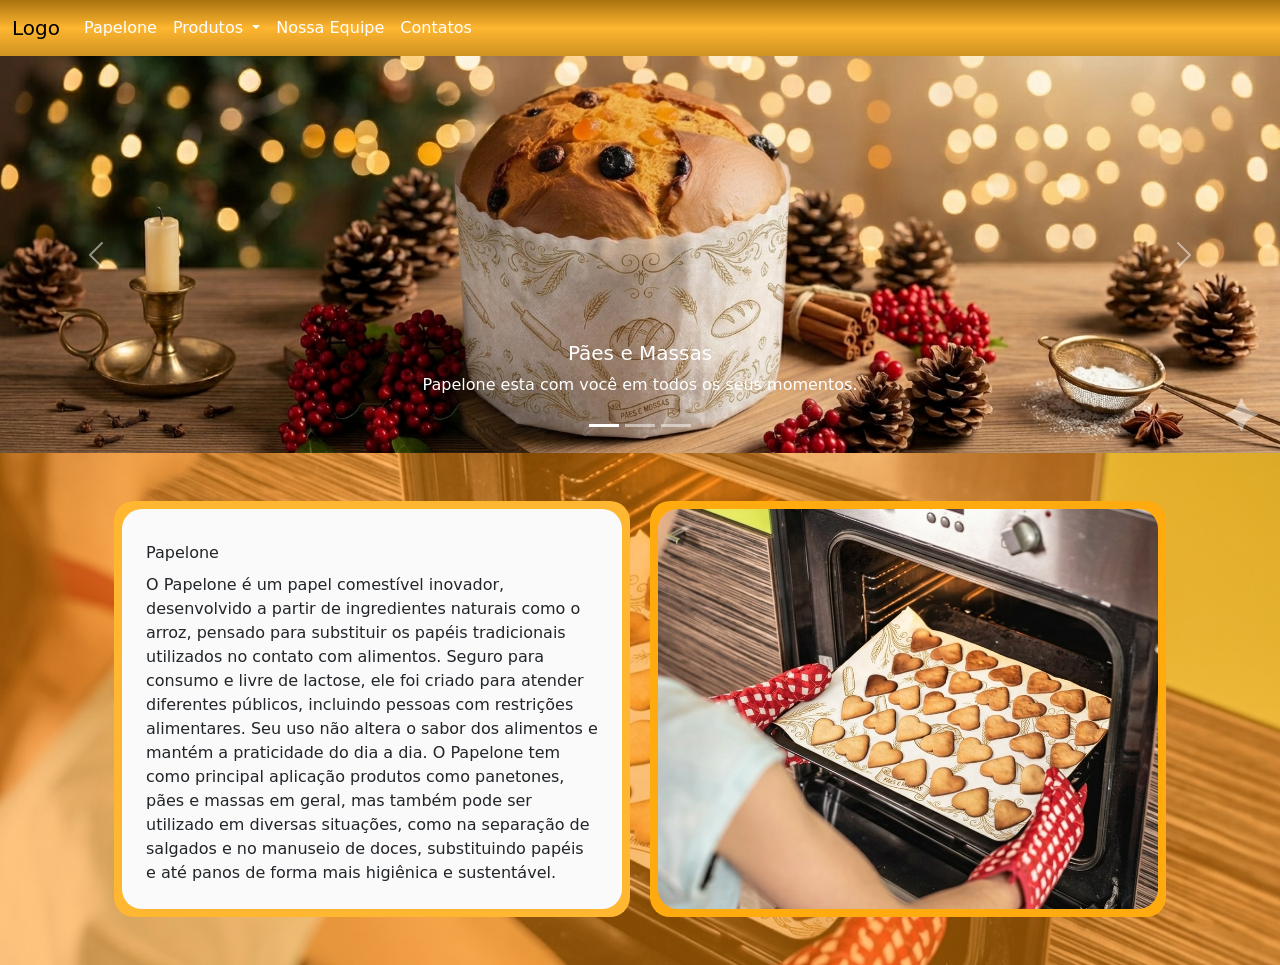
==== index.html @ f4d2d051 "adicionando uma section para a explicação do produto" ====
<!DOCTYPE html>
<html lang="pt-BR">
<head>
    <meta charset="UTF-8">
    <meta name="viewport" content="width=device-width, initial-scale=1.0">
    <link rel="stylesheet" href="./src/style/index.css">
    <link href="https://cdn.jsdelivr.net/npm/bootstrap@5.0.2/dist/css/bootstrap.min.css" rel="stylesheet" integrity="sha384-EVSTQN3/azprG1Anm3QDgpJLIm9Nao0Yz1ztcQTwFspd3yD65VohhpuuCOmLASjC" crossorigin="anonymous">
    <script src="/src/js/index.js" defer></script> <!-- COLOQUEI UM DEFER PARA QUE O SCRIPT SEJA CARREGADO DEPOIS DA PAGINA -->
    <title>Document</title>
</head>
<body>

    <!-- NAV BAR -->
    <nav class="navbar navbar-expand-lg navbar-light bg-light navbarprincipal">
        <div class="container-fluid">
            <a class="navbar-brand" href="#">Logo</a>
            <button class="navbar-toggler" type="button" data-bs-toggle="collapse" data-bs-target="#navbarNavDropdown" aria-controls="navbarNavDropdown" aria-expanded="false" aria-label="Toggle navigation">
            <span class="navbar-toggler-icon"></span>
            </button>
            <div class="collapse navbar-collapse" id="navbarNavDropdown">
            <ul class="navbar-nav">
                <li class="nav-item">
                    <a class="nav-link active text-white" aria-current="page" href="#">Papelone</a>
                </li>
                <li class="nav-item dropdown">
                    <a class="nav-link dropdown-toggle text-white" href="#" id="navbarDropdownMenuLink" role="button" data-bs-toggle="dropdown" aria-expanded="false">
                        Produtos
                    </a>
                    <ul class="dropdown-menu" aria-labelledby="navbarDropdownMenuLink">
                        <li><a class="dropdown-item text-white" href="#">Mesa e Doces</a></li>
                        <li><a class="dropdown-item text-white" href="#">Bolos e Festas</a></li>
                        <li><a class="dropdown-item text-white" href="#">Pães e Massas</a></li>
                    </ul>
                </li>
                <li class="nav-item">
                    <a class="nav-link text-white" href="#">Nossa Equipe</a>
                </li>
                <li class="nav-item">
                    <a class="nav-link text-white" href="#">Contatos</a>
                </li>
            </ul>
            </div>
        </div>
    </nav>

    <!-- NAV BAR -->

    <!-- CARROSEL -->

    <div id="carouselExampleCaptions" class="carousel slide" data-bs-ride="carousel">
        <div class="carousel-indicators">
            <button type="button" data-bs-target="#carouselExampleCaptions" data-bs-slide-to="0" class="active" aria-current="true" aria-label="Slide 1"></button>
            <button type="button" data-bs-target="#carouselExampleCaptions" data-bs-slide-to="1" aria-label="Slide 2"></button>
            <button type="button" data-bs-target="#carouselExampleCaptions" data-bs-slide-to="2" aria-label="Slide 3"></button>
        </div>
        <div class="carousel-inner">
            <div class="carousel-item active">
                <img src="./src/assets/image/carrosel/carrosel_panetone2.png" class="d-block w-100" alt="...">
                <div class="carousel-caption d-none d-md-block">
                    <h5>Pães e Massas</h5>
                    <p>Papelone esta com você em todos os seus momentos.</p>
                </div>
            </div>
            <div class="carousel-item">
                <img src="..." class="d-block w-100" alt="...">
                <div class="carousel-caption d-none d-md-block">
                    <h5>Second slide label</h5>
                    <p>Some representative placeholder content for the second slide.</p>
                </div>
            </div>
            <div class="carousel-item">
                <img src="..." class="d-block w-100" alt="...">
                <div class="carousel-caption d-none d-md-block">
                    <h5>Third slide label</h5>
                    <p>Some representative placeholder content for the third slide.</p>
                </div>
            </div>
        </div>
        <button class="carousel-control-prev" type="button" data-bs-target="#carouselExampleCaptions" data-bs-slide="prev">
            <span class="carousel-control-prev-icon" aria-hidden="true"></span>
            <span class="visually-hidden">Previous</span>
        </button>
        <button class="carousel-control-next" type="button" data-bs-target="#carouselExampleCaptions" data-bs-slide="next">
            <span class="carousel-control-next-icon" aria-hidden="true"></span>
            <span class="visually-hidden">Next</span>
        </button>
    </div>

    <!-- CARROSEL -->

    <div class="d-flex justify-content-center align-items-center homeproduto-background">
        <section class="p-4 mt-4 mb-4 sessao1">

            <div class="backpapelonesobre p-2">
                <div class="papelonesobre p-4 d-flex justify-content-center flex-column">
                    <div class="titulo pt-2 pb-2">
                        Papelone
                    </div>
                    <div>
                        O Papelone é um papel comestível inovador, desenvolvido a partir de ingredientes naturais como o arroz, pensado para substituir os papéis tradicionais utilizados no contato com alimentos.

                        Seguro para consumo e livre de lactose, ele foi criado para atender diferentes públicos, incluindo pessoas com restrições alimentares. Seu uso não altera o sabor dos alimentos e mantém a praticidade do dia a dia.

                        O Papelone tem como principal aplicação produtos como panetones, pães e massas em geral, mas também pode ser utilizado em diversas situações, como na separação de salgados e no manuseio de doces, substituindo papéis e até panos de forma mais higiênica e sustentável.
                    </div>
                </div>
            </div>

            <div class="backimagemsessao1 p-2">
                <img src="./src/assets/image/paes_e_massas_biscoito.png">
            </div>
            
        </section>
    </div>

</body>
</html>
---- src/style/index.css ----
/*

    Classes utilizadas para o desenvolvimento

*/

.borda{
    border: 1px solid black;
}

/*----------------------------------------------*/

/* NAV BAR */

.navbarprincipal{
    background: linear-gradient(to bottom, #A8720E, #FFB630,#CF9220);;
}

/* NAV BAR*/


.homeproduto-background{

    background: linear-gradient(
        rgba(255, 140, 0, 0.5),
        rgba(255, 140, 0, 0.5)
    ),
    url("../assets/image/paes_e_massas_biscoito.png");

    background-size: cover;
    background-position: center;
    width: 100%;

}

.sessao1 {
    display: grid;
    grid-template-columns: 1fr 1fr;
    gap: 20px;

    max-width: 1100px; /* melhor que 80% */
    margin: 0 auto;
    padding: 20px;
}

.backpapelonesobre {
    background-color: #FFB630;
    border-radius: 20px;
}

.papelonesobre {
    background-color: #FAFAFA;
    border-radius: 20px;
    width: 100%;
    height: 100%;
}

.backimagemsessao1 {
    background-color: #FFAB0F;
    border-radius: 20px;
}

.backimagemsessao1 img {
    border-radius: 20px;
    width: 100%;
    height: 100%;
    object-fit: cover;
}
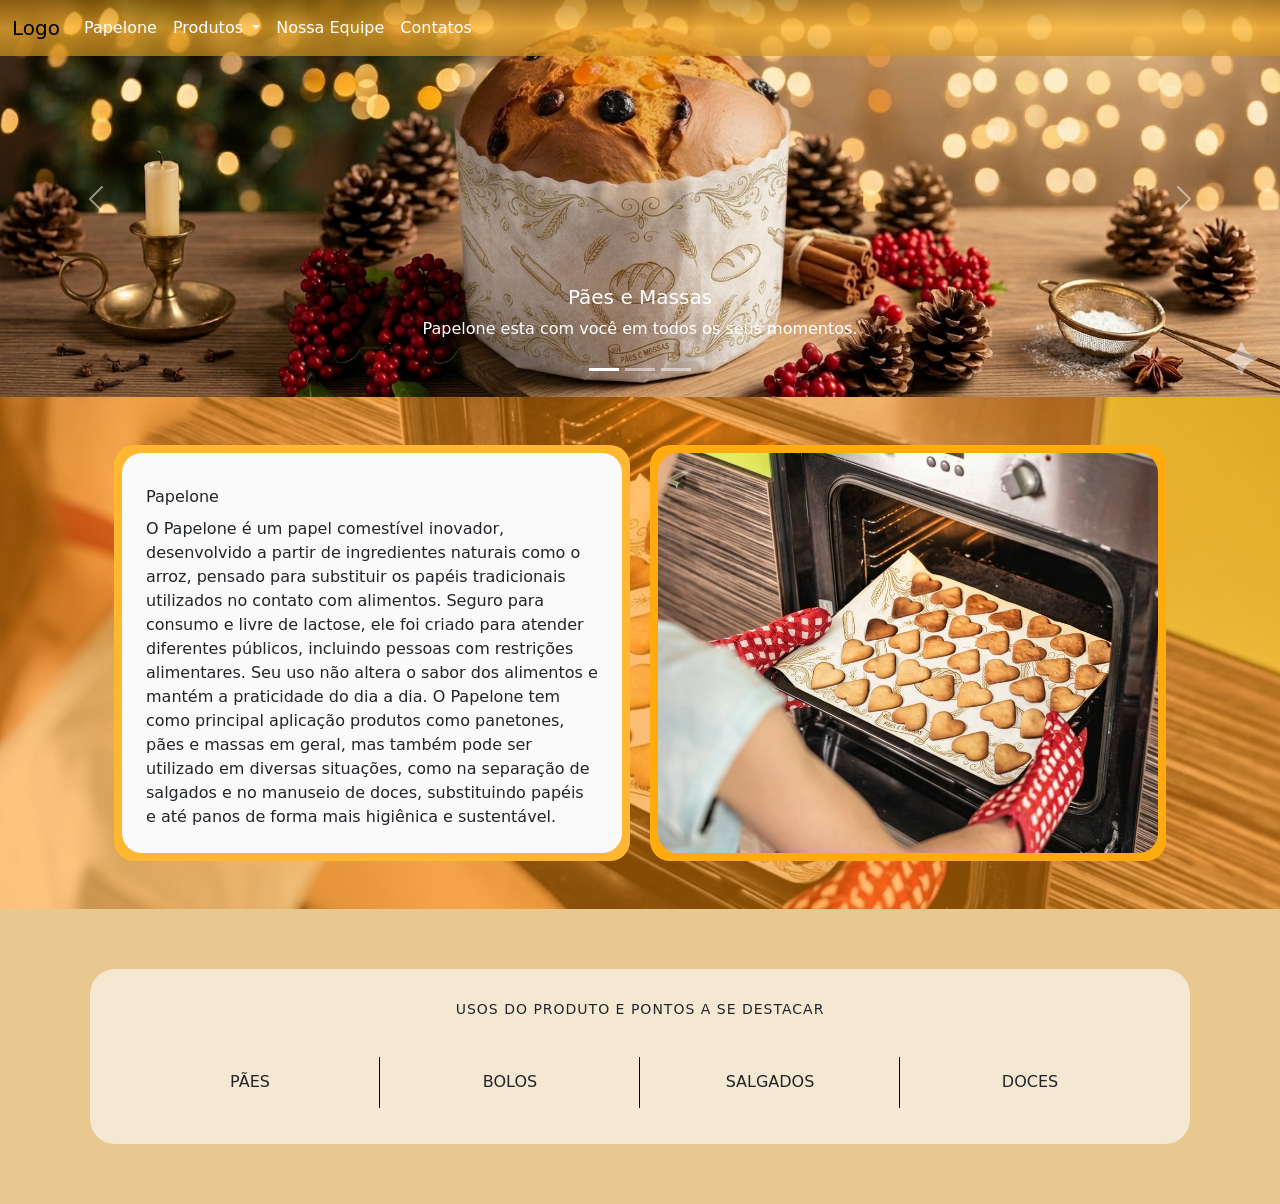
==== commit 0a115350: "terminando o carrosel" ====
--- a/index.html
+++ b/index.html
@@ -5,13 +5,14 @@
     <meta name="viewport" content="width=device-width, initial-scale=1.0">
     <link rel="stylesheet" href="./src/style/index.css">
     <link href="https://cdn.jsdelivr.net/npm/bootstrap@5.0.2/dist/css/bootstrap.min.css" rel="stylesheet" integrity="sha384-EVSTQN3/azprG1Anm3QDgpJLIm9Nao0Yz1ztcQTwFspd3yD65VohhpuuCOmLASjC" crossorigin="anonymous">
-    <script src="/src/js/index.js" defer></script> <!-- COLOQUEI UM DEFER PARA QUE O SCRIPT SEJA CARREGADO DEPOIS DA PAGINA -->
+    <script src="./src/js/index.js" defer></script> <!-- COLOQUEI UM DEFER PARA QUE O SCRIPT SEJA CARREGADO DEPOIS DA PAGINA -->
+    <script src="https://cdn.jsdelivr.net/npm/bootstrap@5.3.2/dist/js/bootstrap.bundle.min.js" defer></script>
     <title>Document</title>
 </head>
 <body>
 
     <!-- NAV BAR -->
-    <nav class="navbar navbar-expand-lg navbar-light bg-light navbarprincipal">
+    <nav class="navbar navbar-expand-lg navbar-light navbarprincipal fixed-top">
         <div class="container-fluid">
             <a class="navbar-brand" href="#">Logo</a>
             <button class="navbar-toggler" type="button" data-bs-toggle="collapse" data-bs-target="#navbarNavDropdown" aria-controls="navbarNavDropdown" aria-expanded="false" aria-label="Toggle navigation">
@@ -55,24 +56,24 @@
         </div>
         <div class="carousel-inner">
             <div class="carousel-item active">
-                <img src="./src/assets/image/carrosel/carrosel_panetone2.png" class="d-block w-100" alt="...">
+                <img src="./src/assets/image/carrosel/carrosel_panetone.png" class="d-block w-100" alt="...">
                 <div class="carousel-caption d-none d-md-block">
                     <h5>Pães e Massas</h5>
                     <p>Papelone esta com você em todos os seus momentos.</p>
                 </div>
             </div>
             <div class="carousel-item">
-                <img src="..." class="d-block w-100" alt="...">
+                <img src="./src/assets/image/carrosel/carrosel_baguete.png" class="d-block w-100" alt="...">
                 <div class="carousel-caption d-none d-md-block">
-                    <h5>Second slide label</h5>
-                    <p>Some representative placeholder content for the second slide.</p>
+                    <h5>Pães e Massas</h5>
+                    <p>O Melhor investimento para seus negocios</p>
                 </div>
             </div>
             <div class="carousel-item">
-                <img src="..." class="d-block w-100" alt="...">
+                <img src="./src/assets/image/carrosel/carrosel_bombons.png" class="d-block w-100" alt="...">
                 <div class="carousel-caption d-none d-md-block">
-                    <h5>Third slide label</h5>
-                    <p>Some representative placeholder content for the third slide.</p>
+                    <h5>Bolos e Festas</h5>
+                    <p>Preparado para te ajudar com eventos e Festas</p>
                 </div>
             </div>
         </div>
@@ -113,5 +114,39 @@
         </section>
     </div>
 
+    <!-- Usos do produto -->
+
+    <section class="usos-produto">
+    <div class="container-usos">
+
+        <div class="titulo-usos">
+            USOS DO PRODUTO E PONTOS A SE DESTACAR
+        </div>
+
+        <div class="grid-usos">
+
+            <div class="item-uso">
+                <span>PÃES</span>
+            </div>
+
+            <div class="item-uso">
+                <span>BOLOS</span>
+            </div>
+
+            <div class="item-uso">
+                <span>SALGADOS</span>
+            </div>
+
+            <div class="item-uso">
+                <span>DOCES</span>
+            </div>
+
+        </div>
+
+    </div>
+    </section>
+
+    <!-- Usos do produto -->
+
 </body>
 </html>
--- a/src/style/index.css
+++ b/src/style/index.css
@@ -12,10 +12,18 @@
 
 /* NAV BAR */
 
-.navbarprincipal{
-    background: linear-gradient(to bottom, #A8720E, #FFB630,#CF9220);;
+.navbarprincipal {
+    background: linear-gradient(
+        to bottom,
+        rgba(168, 114, 14, 0.7),
+        rgba(255, 182, 48, 0.7),
+        rgba(207, 146, 32, 0.7)
+    );
 }
 
+.navbar {
+    transition: top 0.3s;
+}
 /* NAV BAR*/
 
 
@@ -65,4 +73,47 @@
     width: 100%;
     height: 100%;
     object-fit: cover;
+}
+
+
+.usos-produto {
+    background-color: #E9C88F;
+    padding: 60px 20px;
+}
+
+.container-usos {
+    max-width: 1100px;
+    margin: 0 auto;
+    background-color: #F5E8D3;
+    border-radius: 25px;
+    padding: 30px;
+}
+
+.titulo-usos {
+    text-align: center;
+    font-size: 14px;
+    margin-bottom: 30px;
+    letter-spacing: 1px;
+}
+
+.grid-usos {
+    display: grid;
+    grid-template-columns: repeat(4, 1fr);
+}
+
+.item-uso {
+    text-align: center;
+    position: relative;
+    padding: 20px 0;
+}
+
+/* Linhas divisórias */
+.item-uso:not(:last-child)::after {
+    content: "";
+    position: absolute;
+    right: 0;
+    top: 10%;
+    width: 1px;
+    height: 80%;
+    background-color: black;
 }
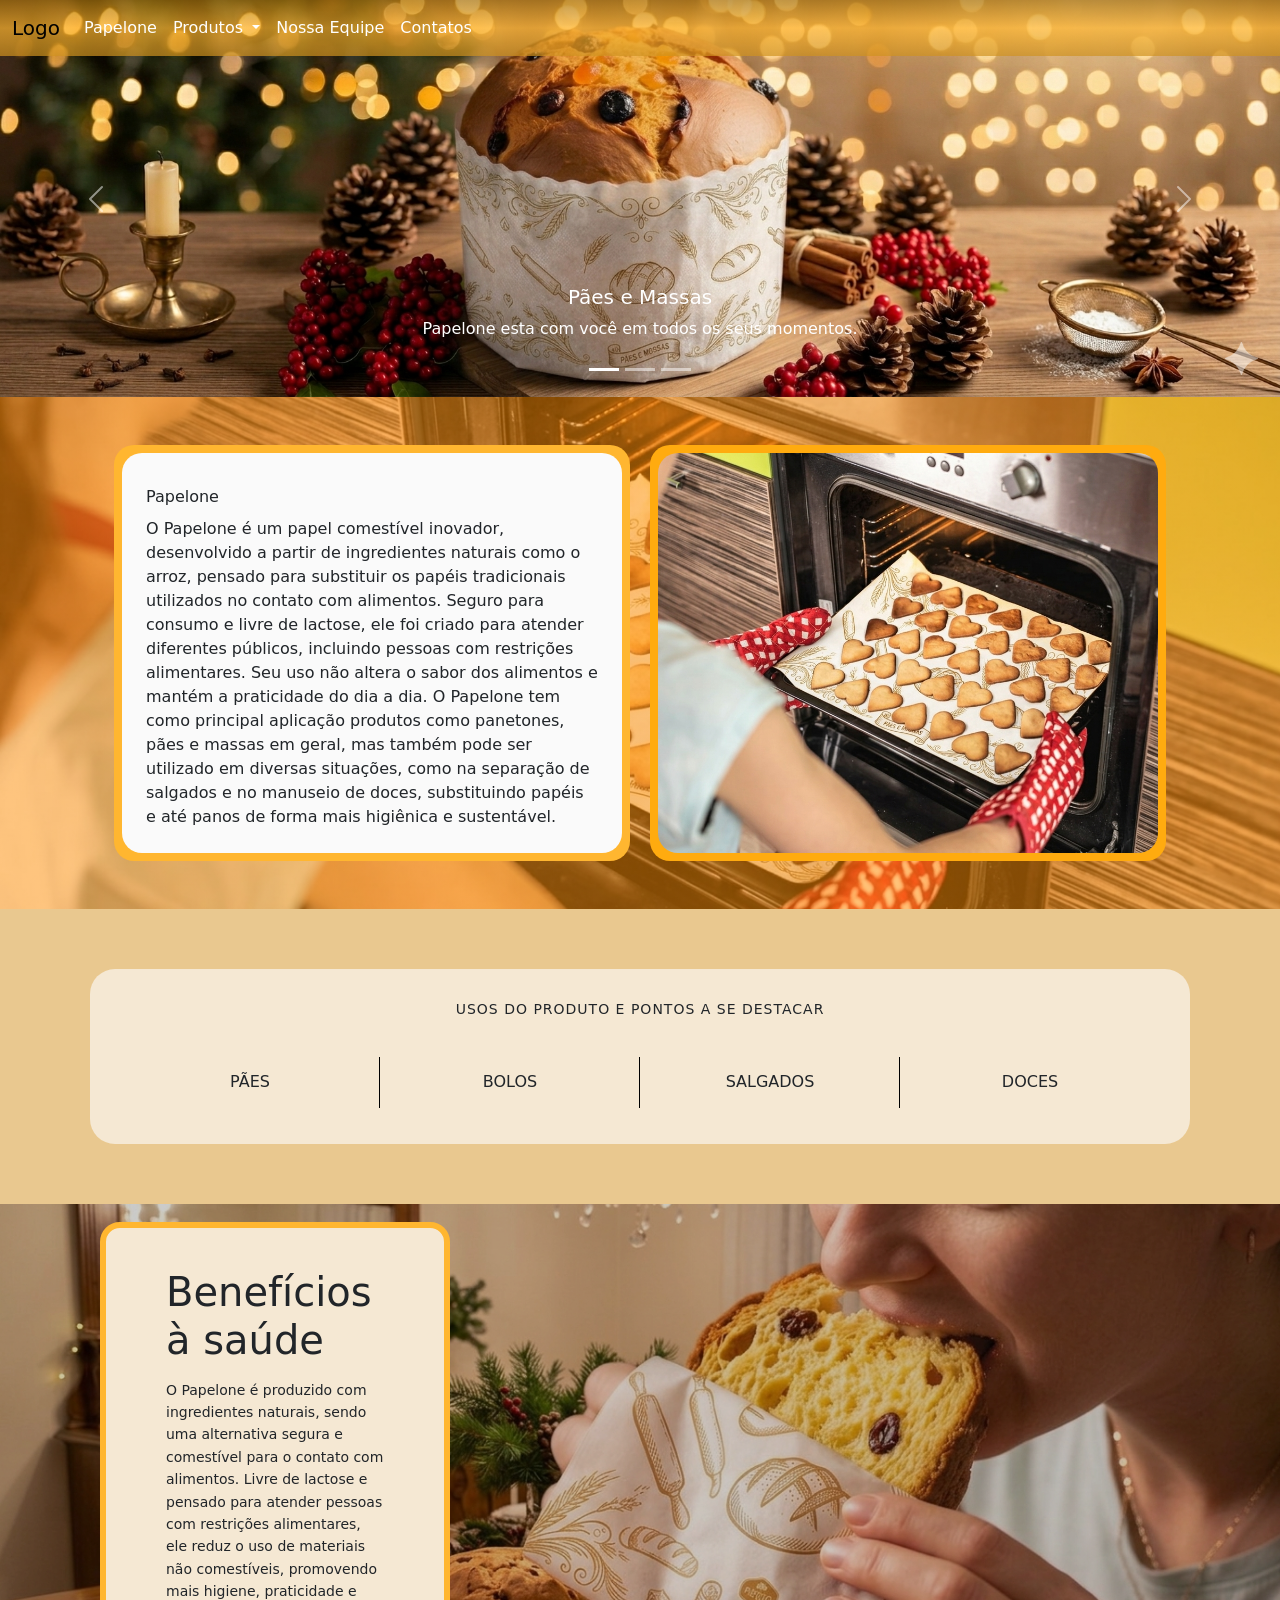
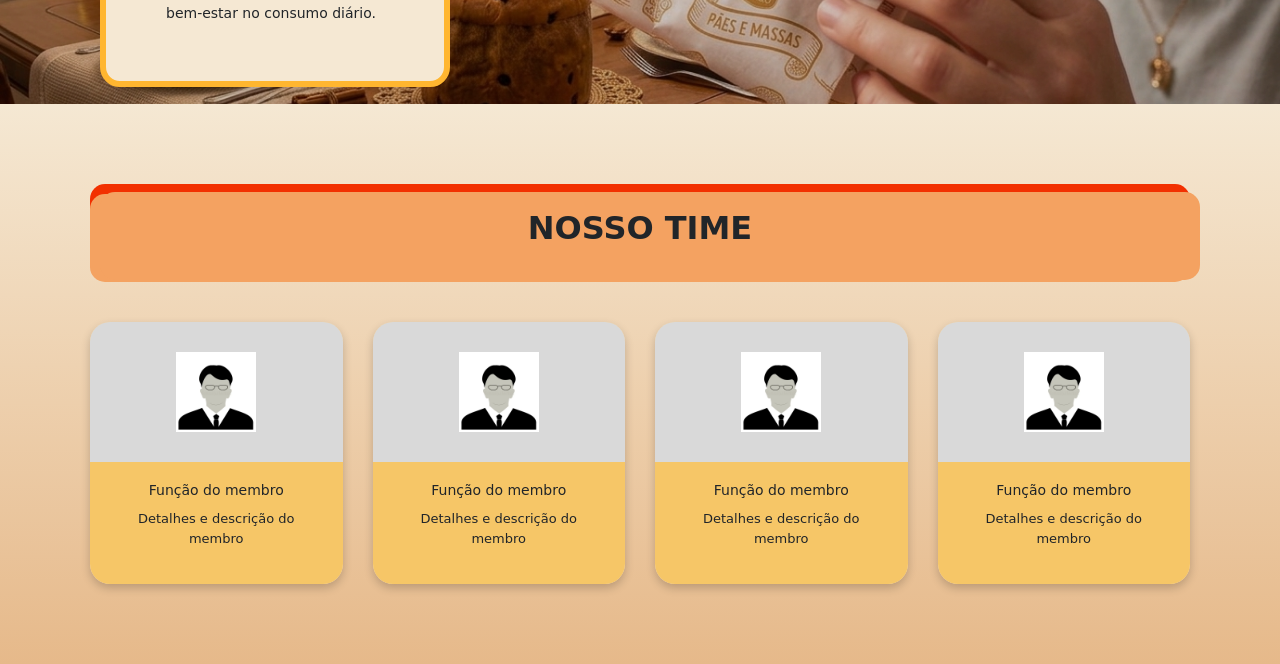
==== commit e83db800: "adicionando sessão dos membros" ====
--- a/index.html
+++ b/index.html
@@ -148,5 +148,83 @@
 
     <!-- Usos do produto -->
 
+    <!-- Beneficios a saude -->
+
+    <section class="beneficios">
+    
+        <div class="beneficios-conteudo">
+
+            <div class="box-beneficios">
+                <h2>Benefícios à saúde</h2>
+                <p>
+                    O Papelone é produzido com ingredientes naturais, sendo uma alternativa segura e comestível para o contato com alimentos. 
+                    Livre de lactose e pensado para atender pessoas com restrições alimentares, ele reduz o uso de materiais não comestíveis, 
+                    promovendo mais higiene, praticidade e bem-estar no consumo diário.
+                </p>
+            </div>
+
+        </div>
+
+    </section>
+
+    <!-- Time -->
+
+    <section class="time">
+
+        <div class="titulo-time">
+            NOSSO TIME
+        </div>
+
+        <div class="container-time">
+
+            <!-- CARD -->
+            <div class="card-membro">
+                <div class="imagem-membro">
+                    <img src="./src/assets/image/default/pessoaicon.webp">
+                </div>
+
+                <div class="info-membro">
+                    <h5>Função do membro</h5>
+                    <p>Detalhes e descrição do membro</p>
+                </div>
+            </div>
+
+            <!-- DUPLICA OS CARDS -->
+            <div class="card-membro">
+                <div class="imagem-membro">
+                    <img src="./src/assets/image/default/pessoaicon.webp">
+                </div>
+                <div class="info-membro">
+                    <h5>Função do membro</h5>
+                    <p>Detalhes e descrição do membro</p>
+                </div>
+            </div>
+
+            <div class="card-membro">
+                <div class="imagem-membro">
+                    <img src="./src/assets/image/default/pessoaicon.webp">
+                </div>
+                <div class="info-membro">
+                    <h5>Função do membro</h5>
+                    <p>Detalhes e descrição do membro</p>
+                </div>
+            </div>
+
+            <div class="card-membro">
+                <div class="imagem-membro">
+                    <img src="./src/assets/image/default/pessoaicon.webp">
+                </div>
+                <div class="info-membro">
+                    <h5>Função do membro</h5>
+                    <p>Detalhes e descrição do membro</p>
+                </div>
+            </div>
+
+        </div>
+
+    </section>
+
+<!-- Time -->
+
 </body>
 </html>
--- a/src/style/index.css
+++ b/src/style/index.css
@@ -116,4 +116,161 @@
     width: 1px;
     height: 80%;
     background-color: black;
+}
+
+
+.beneficios {
+    background-image: url("../assets/image/paes_e_massas_panetone.png");
+    background-size: cover;
+    background-position: center;
+    height: 500px;
+    position: relative;
+}
+
+/* Overlay leve pra dar contraste */
+.beneficios::before {
+    content: "";
+    position: absolute;
+    inset: 0;
+    background: rgba(0,0,0,0.2);
+}
+
+/* Conteúdo central */
+.beneficios-conteudo {
+    position: relative;
+    height: 100%;
+    display: flex;
+    align-items: center;
+    padding-left: 100px;
+}
+
+/* Caixa branca */
+.box-beneficios {
+    background-color: #F5E8D3;
+    border-radius: 20px;
+    padding: 40px 60px;
+    border: 6px solid #FFB630;
+    max-width: 350px;
+}
+
+/* Texto */
+.box-beneficios h2 {
+    font-size: 40px;
+    margin: 0;
+}
+
+.box-beneficios p {
+    margin-top: 15px;
+    font-size: 14px;
+    line-height: 1.6;
+}
+
+.time {
+    background: linear-gradient(to bottom, #F5E8D3, #E6B98A);
+    padding: 80px 20px;
+}
+
+/* Título */
+.titulo-time {
+    max-width: 1100px;
+    margin: 0 auto 50px auto;
+    text-align: center;
+
+    background-color: #F23000;
+    padding: 20px;
+    border-radius: 15px;
+
+    font-size: 32px;
+    font-weight: bold;
+
+    position: relative;
+    z-index: 1;
+}
+
+
+.titulo-time::before {
+    content: "";
+    position: absolute;
+
+    top: 10px;
+    left: 0;
+
+    width: 100%;
+    height: 100%;
+
+    background-color: #F4A261;
+    border-radius: 15px;
+
+    z-index: -1;
+}
+
+/* sombra vermelha embaixo */
+.titulo-time::after {
+    content: "";
+    position: absolute;
+    bottom: -8px;
+    left: 10px;
+    width: 100%;
+    height: 100%;
+    background-color: #F4A261;
+    border-radius: 15px;
+    z-index: -1;
+}
+
+/* container dos cards */
+.container-time {
+    display: grid;
+    grid-template-columns: repeat(4, 1fr);
+    gap: 30px;
+    max-width: 1100px;
+    margin: 0 auto;
+}
+
+/* card */
+.card-membro {
+    background-color: #FAD7A0;
+    border-radius: 20px;
+    overflow: hidden;
+    box-shadow: 0px 4px 10px rgba(0,0,0,0.2);
+}
+
+/* imagem */
+.imagem-membro {
+    background-color: #D9D9D9;
+    text-align: center;
+    padding: 30px;
+}
+
+.imagem-membro img {
+    width: 80px;
+}
+
+/* info */
+.info-membro {
+    background-color: #F6C667;
+    padding: 20px;
+    text-align: center;
+    border-radius: 0 0 20px 20px;
+}
+
+.info-membro h5 {
+    font-size: 14px;
+    margin-bottom: 10px;
+}
+
+.info-membro p {
+    font-size: 13px;
+}
+
+
+@media (max-width: 992px) {
+    .container-time {
+        grid-template-columns: 1fr 1fr;
+    }
+}
+
+@media (max-width: 500px) {
+    .container-time {
+        grid-template-columns: 1fr;
+    }
 }
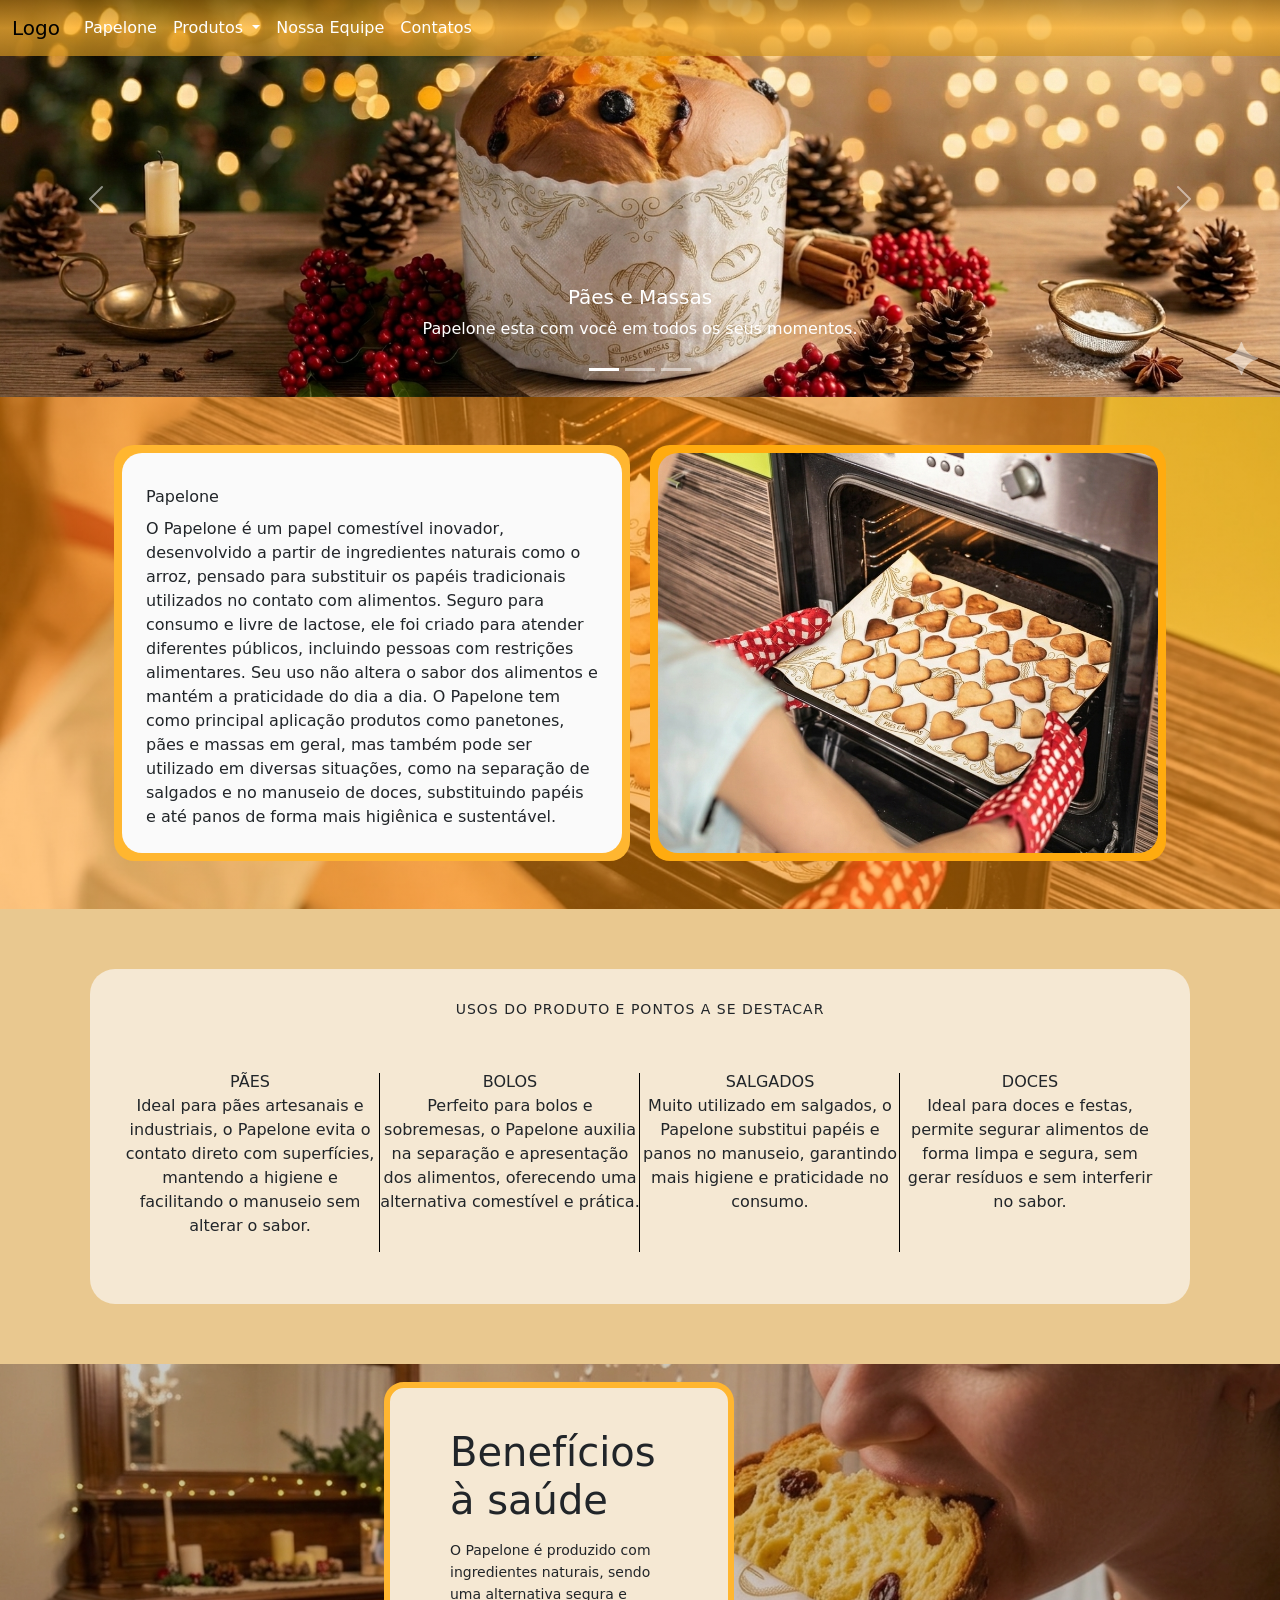
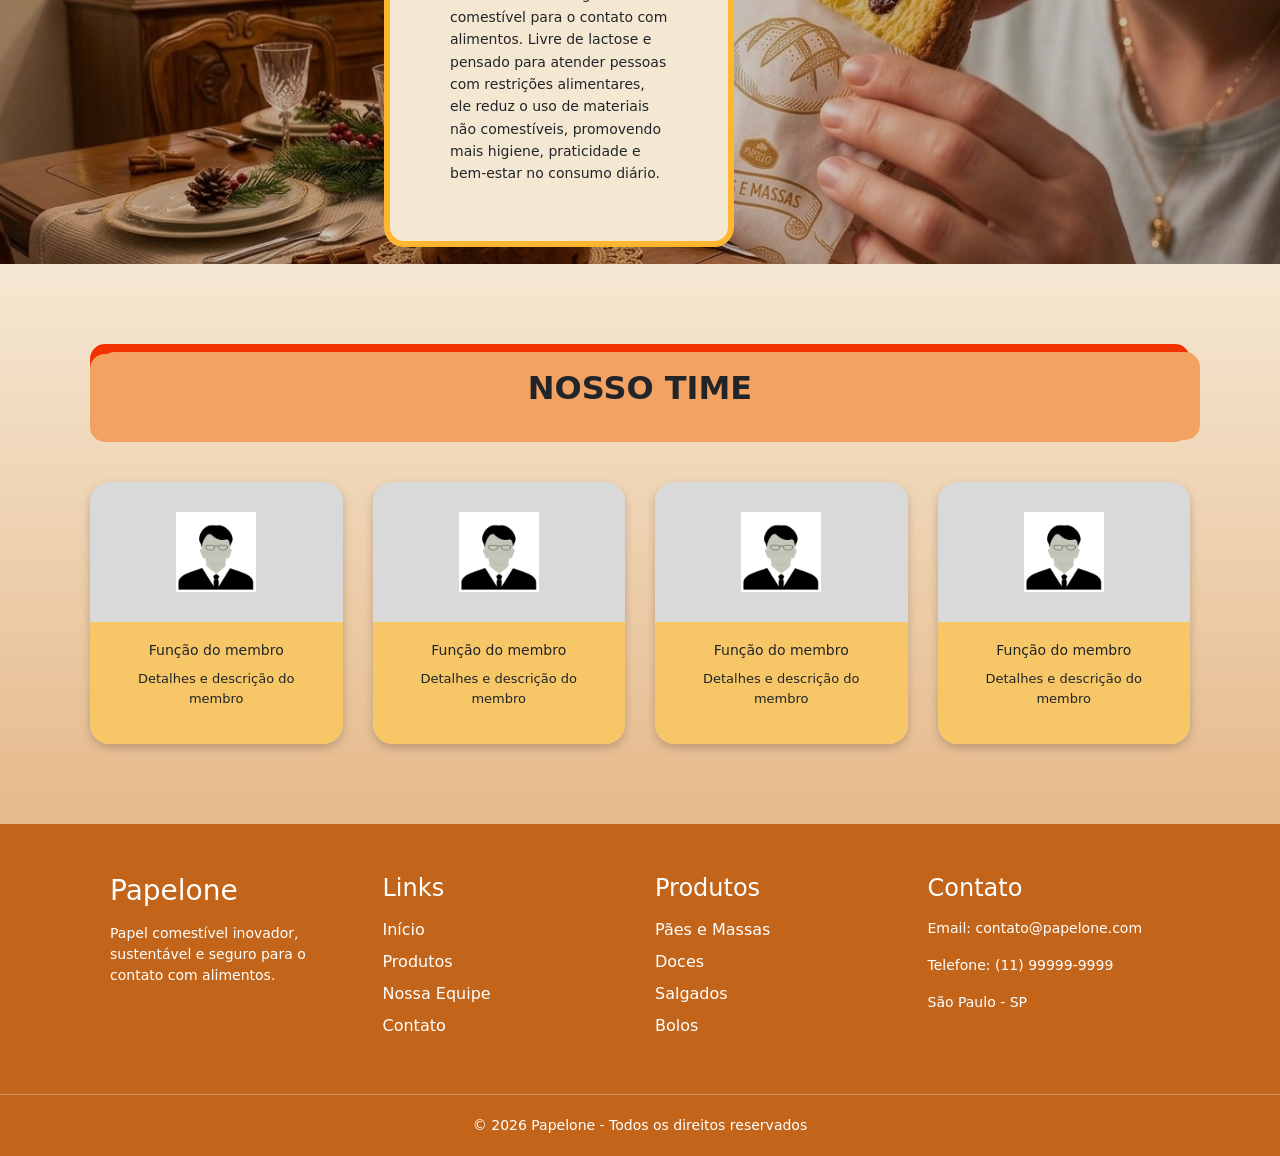
==== commit fc00eed8: "adicionando a descrição da usabilidade do produto" ====
--- a/index.html
+++ b/index.html
@@ -127,18 +127,30 @@
 
             <div class="item-uso">
                 <span>PÃES</span>
+                <p>
+                    Ideal para pães artesanais e industriais, o Papelone evita o contato direto com superfícies, mantendo a higiene e facilitando o manuseio sem alterar o sabor.
+                </p>
             </div>
 
             <div class="item-uso">
                 <span>BOLOS</span>
+                <p>
+                    Perfeito para bolos e sobremesas, o Papelone auxilia na separação e apresentação dos alimentos, oferecendo uma alternativa comestível e prática.
+                </p>
             </div>
 
             <div class="item-uso">
                 <span>SALGADOS</span>
+                <p>
+                    Muito utilizado em salgados, o Papelone substitui papéis e panos no manuseio, garantindo mais higiene e praticidade no consumo.
+                </p>
             </div>
 
             <div class="item-uso">
                 <span>DOCES</span>
+                <p>
+                    Ideal para doces e festas, permite segurar alimentos de forma limpa e segura, sem gerar resíduos e sem interferir no sabor.
+                </p>
             </div>
 
         </div>
@@ -177,19 +189,17 @@
 
         <div class="container-time">
 
-            <!-- CARD -->
-            <div class="card-membro">
-                <div class="imagem-membro">
-                    <img src="./src/assets/image/default/pessoaicon.webp">
-                </div>
-
-                <div class="info-membro">
-                    <h5>Função do membro</h5>
-                    <p>Detalhes e descrição do membro</p>
-                </div>
-            </div>
-
-            <!-- DUPLICA OS CARDS -->
+            <div class="card-membro">
+                <div class="imagem-membro">
+                    <img src="./src/assets/image/default/pessoaicon.webp">
+                </div>
+
+                <div class="info-membro">
+                    <h5>Função do membro</h5>
+                    <p>Detalhes e descrição do membro</p>
+                </div>
+            </div>
+
             <div class="card-membro">
                 <div class="imagem-membro">
                     <img src="./src/assets/image/default/pessoaicon.webp">
@@ -224,7 +234,57 @@
 
     </section>
 
-<!-- Time -->
+    <!-- Time -->
+
+    <!-- Footer -->
+
+    <footer class="footer">
+
+        <div class="container-footer">
+
+            <div class="footer-col">
+                <h3>Papelone</h3>
+                <p>
+                    Papel comestível inovador, sustentável e seguro para o contato com alimentos.
+                </p>
+            </div>
+
+            <div class="footer-col">
+                <h4>Links</h4>
+                <ul>
+                    <li><a href="#">Início</a></li>
+                    <li><a href="#">Produtos</a></li>
+                    <li><a href="#">Nossa Equipe</a></li>
+                    <li><a href="#">Contato</a></li>
+                </ul>
+            </div>
+
+            <div class="footer-col">
+                <h4>Produtos</h4>
+                <ul>
+                    <li>Pães e Massas</li>
+                    <li>Doces</li>
+                    <li>Salgados</li>
+                    <li>Bolos</li>
+                </ul>
+            </div>
+
+            <div class="footer-col">
+                <h4>Contato</h4>
+                <p>Email: contato@papelone.com</p>
+                <p>Telefone: (11) 99999-9999</p>
+                <p>São Paulo - SP</p>
+            </div>
+
+        </div>
+
+        <div class="footer-bottom">
+            © 2026 Papelone - Todos os direitos reservados
+        </div>
+
+    </footer>
+
+    <!-- Footer -->
 
 </body>
 </html>
--- a/src/style/index.css
+++ b/src/style/index.css
@@ -46,7 +46,7 @@
     grid-template-columns: 1fr 1fr;
     gap: 20px;
 
-    max-width: 1100px; /* melhor que 80% */
+    max-width: 1100px; 
     margin: 0 auto;
     padding: 20px;
 }
@@ -107,7 +107,6 @@
     padding: 20px 0;
 }
 
-/* Linhas divisórias */
 .item-uso:not(:last-child)::after {
     content: "";
     position: absolute;
@@ -127,7 +126,6 @@
     position: relative;
 }
 
-/* Overlay leve pra dar contraste */
 .beneficios::before {
     content: "";
     position: absolute;
@@ -135,16 +133,13 @@
     background: rgba(0,0,0,0.2);
 }
 
-/* Conteúdo central */
 .beneficios-conteudo {
     position: relative;
     height: 100%;
     display: flex;
     align-items: center;
-    padding-left: 100px;
-}
-
-/* Caixa branca */
+    padding-left: 30%;
+}
 .box-beneficios {
     background-color: #F5E8D3;
     border-radius: 20px;
@@ -153,7 +148,6 @@
     max-width: 350px;
 }
 
-/* Texto */
 .box-beneficios h2 {
     font-size: 40px;
     margin: 0;
@@ -170,7 +164,6 @@
     padding: 80px 20px;
 }
 
-/* Título */
 .titulo-time {
     max-width: 1100px;
     margin: 0 auto 50px auto;
@@ -204,7 +197,6 @@
     z-index: -1;
 }
 
-/* sombra vermelha embaixo */
 .titulo-time::after {
     content: "";
     position: absolute;
@@ -217,7 +209,6 @@
     z-index: -1;
 }
 
-/* container dos cards */
 .container-time {
     display: grid;
     grid-template-columns: repeat(4, 1fr);
@@ -226,7 +217,6 @@
     margin: 0 auto;
 }
 
-/* card */
 .card-membro {
     background-color: #FAD7A0;
     border-radius: 20px;
@@ -234,7 +224,6 @@
     box-shadow: 0px 4px 10px rgba(0,0,0,0.2);
 }
 
-/* imagem */
 .imagem-membro {
     background-color: #D9D9D9;
     text-align: center;
@@ -245,7 +234,6 @@
     width: 80px;
 }
 
-/* info */
 .info-membro {
     background-color: #F6C667;
     padding: 20px;
@@ -262,6 +250,59 @@
     font-size: 13px;
 }
 
+.footer {
+    background-color: #C2651A;
+    color: white;
+    padding-top: 50px;
+}
+
+.container-footer {
+    max-width: 1100px;
+    margin: 0 auto;
+    display: grid;
+    grid-template-columns: repeat(4, 1fr);
+    gap: 30px;
+    padding: 0 20px;
+}
+
+.footer-col h3,
+.footer-col h4 {
+    margin-bottom: 15px;
+}
+
+.footer-col p {
+    font-size: 14px;
+    line-height: 1.5;
+}
+
+.footer-col ul {
+    list-style: none;
+    padding: 0;
+}
+
+.footer-col ul li {
+    margin-bottom: 8px;
+}
+
+.footer-col ul li a {
+    text-decoration: none;
+    color: white;
+    transition: 0.3s;
+}
+
+.footer-col ul li a:hover {
+    color: #FFD27F;
+}
+
+.footer-bottom {
+    text-align: center;
+    margin-top: 40px;
+    padding: 20px;
+    border-top: 1px solid rgba(255,255,255,0.3);
+    font-size: 14px;
+}
+
+/*----------Responsifidade------------*/
 
 @media (max-width: 992px) {
     .container-time {
@@ -269,8 +310,20 @@
     }
 }
 
+@media (max-width: 768px) {
+    .container-footer {
+        grid-template-columns: 1fr 1fr;
+    }
+}
+
 @media (max-width: 500px) {
     .container-time {
         grid-template-columns: 1fr;
     }
-}+
+    .container-footer {
+        grid-template-columns: 1fr;
+        text-align: center;
+    }
+}
+
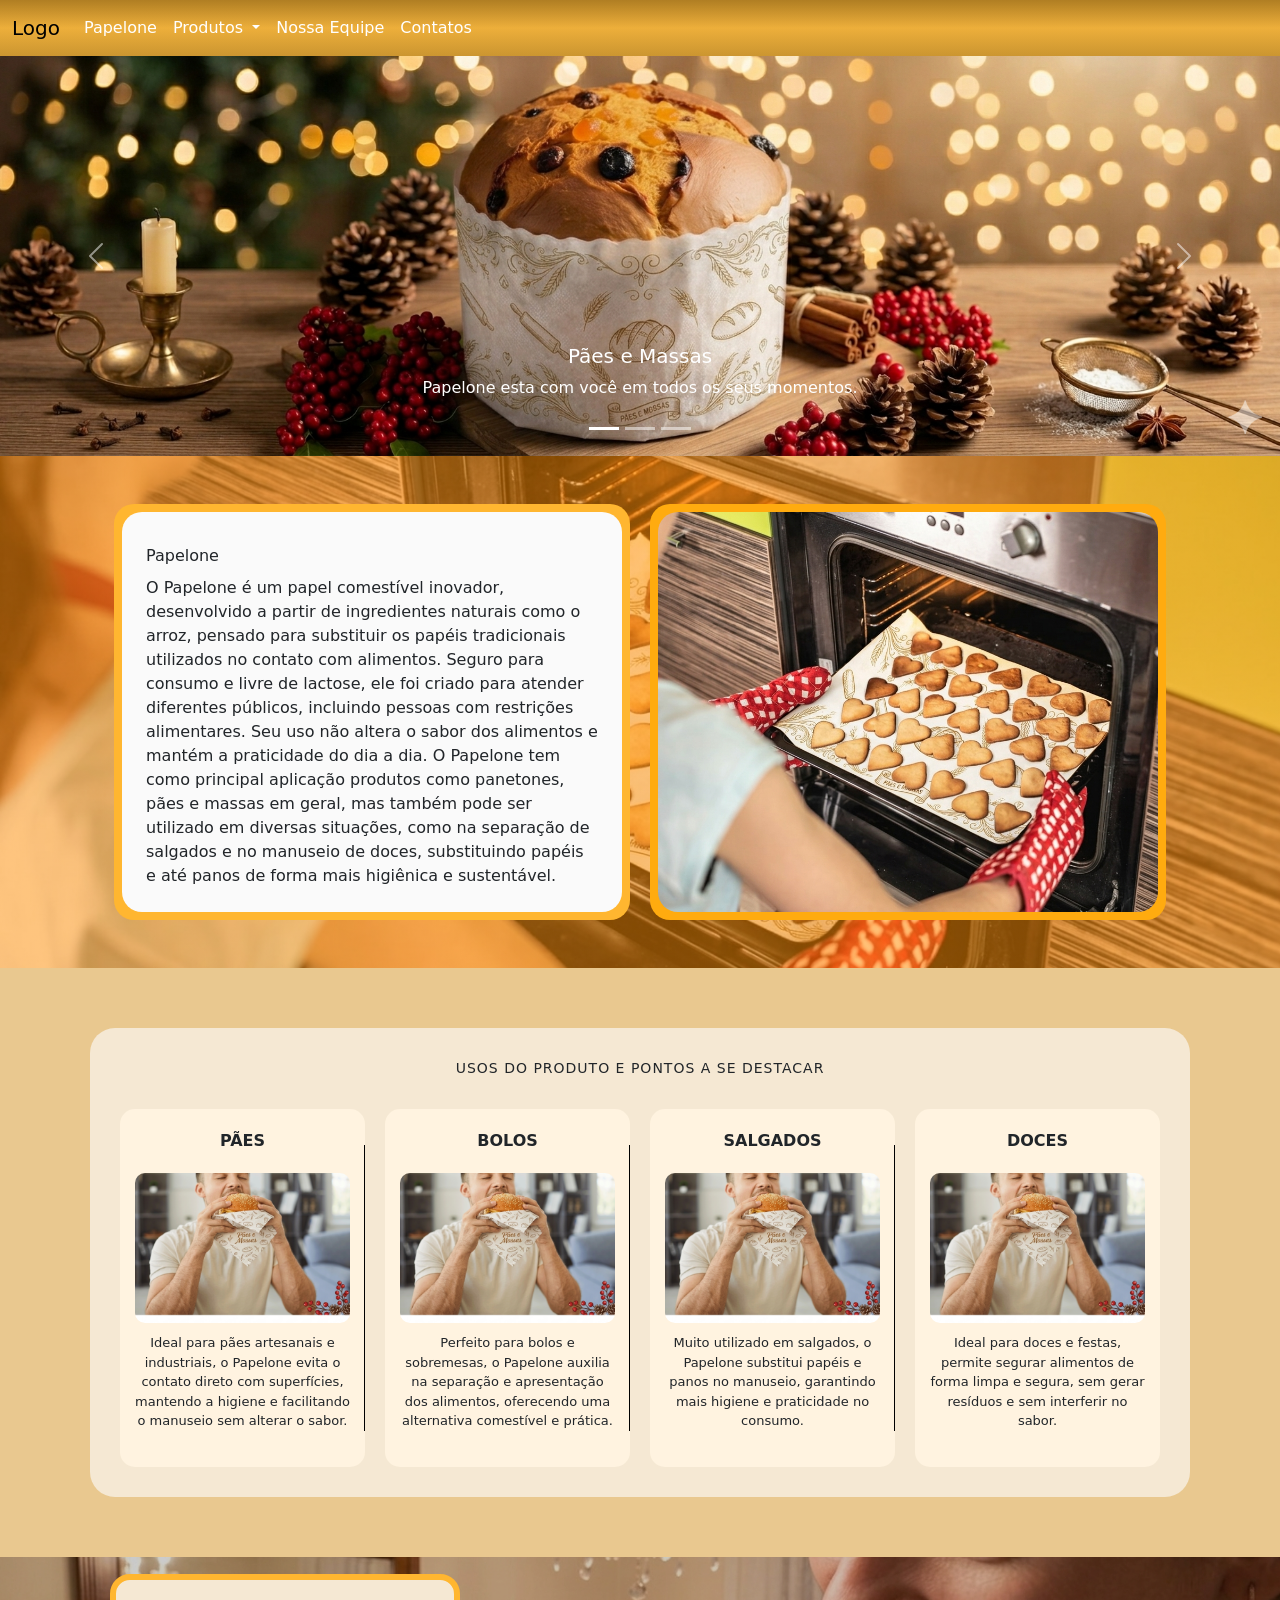
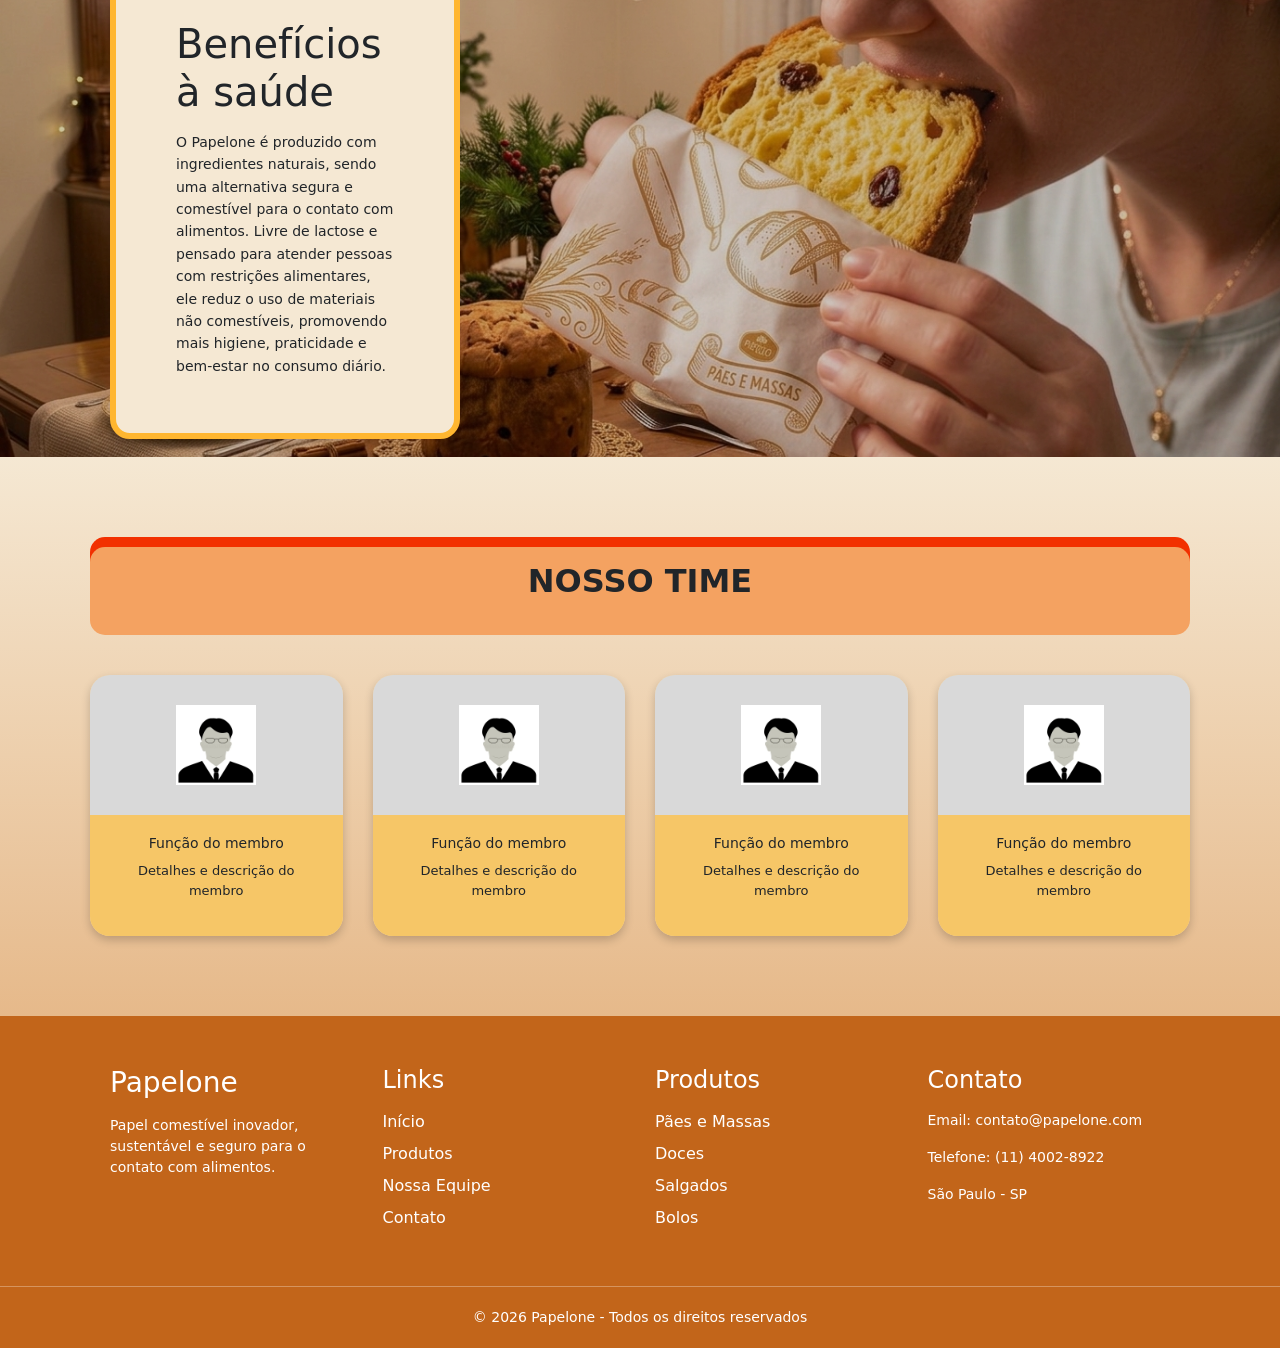
==== commit 5c5f45e1: "adicionando responsividade" ====
--- a/index.html
+++ b/index.html
@@ -16,12 +16,12 @@
         <div class="container-fluid">
             <a class="navbar-brand" href="#">Logo</a>
             <button class="navbar-toggler" type="button" data-bs-toggle="collapse" data-bs-target="#navbarNavDropdown" aria-controls="navbarNavDropdown" aria-expanded="false" aria-label="Toggle navigation">
-            <span class="navbar-toggler-icon"></span>
+                <span class="navbar-toggler-icon"></span>
             </button>
             <div class="collapse navbar-collapse" id="navbarNavDropdown">
             <ul class="navbar-nav">
                 <li class="nav-item">
-                    <a class="nav-link active text-white" aria-current="page" href="#">Papelone</a>
+                    <a class="nav-link active text-white" aria-current="page" href="#papelonesessao">Papelone</a>
                 </li>
                 <li class="nav-item dropdown">
                     <a class="nav-link dropdown-toggle text-white" href="#" id="navbarDropdownMenuLink" role="button" data-bs-toggle="dropdown" aria-expanded="false">
@@ -34,10 +34,10 @@
                     </ul>
                 </li>
                 <li class="nav-item">
-                    <a class="nav-link text-white" href="#">Nossa Equipe</a>
+                    <a class="nav-link text-white" href="#nossaequipesessao">Nossa Equipe</a>
                 </li>
                 <li class="nav-item">
-                    <a class="nav-link text-white" href="#">Contatos</a>
+                    <a class="nav-link text-white" href="#Contatos">Contatos</a>
                 </li>
             </ul>
             </div>
@@ -89,7 +89,9 @@
 
     <!-- CARROSEL -->
 
-    <div class="d-flex justify-content-center align-items-center homeproduto-background">
+    <!-- PAPELONE -->
+
+    <div id="papelonesessao" class="d-flex justify-content-center align-items-center homeproduto-background">
         <section class="p-4 mt-4 mb-4 sessao1">
 
             <div class="backpapelonesobre p-2">
@@ -114,9 +116,11 @@
         </section>
     </div>
 
+    <!-- PAPELONE -->
+
     <!-- Usos do produto -->
 
-    <section class="usos-produto">
+    <section class="usos-produto" id="produtopapelo">
     <div class="container-usos">
 
         <div class="titulo-usos">
@@ -127,6 +131,7 @@
 
             <div class="item-uso">
                 <span>PÃES</span>
+                <img class="img-uso" src="./src/assets/image/paes_e_massas_homemcomendo.png">
                 <p>
                     Ideal para pães artesanais e industriais, o Papelone evita o contato direto com superfícies, mantendo a higiene e facilitando o manuseio sem alterar o sabor.
                 </p>
@@ -134,6 +139,7 @@
 
             <div class="item-uso">
                 <span>BOLOS</span>
+                <img class="img-uso" src="./src/assets/image/paes_e_massas_homemcomendo.png">
                 <p>
                     Perfeito para bolos e sobremesas, o Papelone auxilia na separação e apresentação dos alimentos, oferecendo uma alternativa comestível e prática.
                 </p>
@@ -141,6 +147,7 @@
 
             <div class="item-uso">
                 <span>SALGADOS</span>
+                <img class="img-uso" src="./src/assets/image/paes_e_massas_homemcomendo.png">
                 <p>
                     Muito utilizado em salgados, o Papelone substitui papéis e panos no manuseio, garantindo mais higiene e praticidade no consumo.
                 </p>
@@ -148,6 +155,7 @@
 
             <div class="item-uso">
                 <span>DOCES</span>
+                <img class="img-uso" src="./src/assets/image/paes_e_massas_homemcomendo.png">
                 <p>
                     Ideal para doces e festas, permite segurar alimentos de forma limpa e segura, sem gerar resíduos e sem interferir no sabor.
                 </p>
@@ -179,9 +187,11 @@
 
     </section>
 
+    <!-- Beneficios a saude -->
+
     <!-- Time -->
 
-    <section class="time">
+    <section class="time" id="nossaequipesessao">
 
         <div class="titulo-time">
             NOSSO TIME
@@ -238,7 +248,7 @@
 
     <!-- Footer -->
 
-    <footer class="footer">
+    <footer class="footer" id="Contatos">
 
         <div class="container-footer">
 
@@ -252,10 +262,10 @@
             <div class="footer-col">
                 <h4>Links</h4>
                 <ul>
-                    <li><a href="#">Início</a></li>
-                    <li><a href="#">Produtos</a></li>
-                    <li><a href="#">Nossa Equipe</a></li>
-                    <li><a href="#">Contato</a></li>
+                    <li><a href="#carouselExampleCaptions">Início</a></li>
+                    <li><a href="#produtopapelo">Produtos</a></li>
+                    <li><a href="#nossaequipesessao">Nossa Equipe</a></li>
+                    <li><a href="#Contatos">Contato</a></li>
                 </ul>
             </div>
 
@@ -272,7 +282,7 @@
             <div class="footer-col">
                 <h4>Contato</h4>
                 <p>Email: contato@papelone.com</p>
-                <p>Telefone: (11) 99999-9999</p>
+                <p>Telefone: (11) 4002-8922</p>
                 <p>São Paulo - SP</p>
             </div>
 
--- a/src/style/index.css
+++ b/src/style/index.css
@@ -1,15 +1,15 @@
-/*
-
-    Classes utilizadas para o desenvolvimento
-
-*/
-
-.borda{
-    border: 1px solid black;
-}
-
-/*----------------------------------------------*/
-
+body {
+    padding-top: 56px;
+
+    background: linear-gradient(
+        to bottom,
+        rgba(168, 114, 14, 0.7),
+        rgba(255, 182, 48, 0.7),
+        rgba(207, 146, 32, 0.7)
+    );
+}
+
+/*----------------------------------------------*/
 /* NAV BAR */
 
 .navbarprincipal {
@@ -24,11 +24,19 @@
 .navbar {
     transition: top 0.3s;
 }
-/* NAV BAR*/
-
-
-.homeproduto-background{
-
+
+/*----------------------------------------------*/
+/* CAROUSEL */
+
+.carousel-item img {
+    height: 400px;
+    object-fit: cover;
+}
+
+/*----------------------------------------------*/
+/* SESSÃO PRODUTO */
+
+.homeproduto-background {
     background: linear-gradient(
         rgba(255, 140, 0, 0.5),
         rgba(255, 140, 0, 0.5)
@@ -38,7 +46,6 @@
     background-size: cover;
     background-position: center;
     width: 100%;
-
 }
 
 .sessao1 {
@@ -46,7 +53,7 @@
     grid-template-columns: 1fr 1fr;
     gap: 20px;
 
-    max-width: 1100px; 
+    max-width: 1100px;
     margin: 0 auto;
     padding: 20px;
 }
@@ -75,6 +82,8 @@
     object-fit: cover;
 }
 
+/*----------------------------------------------*/
+/* USOS DO PRODUTO */
 
 .usos-produto {
     background-color: #E9C88F;
@@ -99,12 +108,31 @@
 .grid-usos {
     display: grid;
     grid-template-columns: repeat(4, 1fr);
+    gap: 20px;
 }
 
 .item-uso {
     text-align: center;
     position: relative;
-    padding: 20px 0;
+    padding: 20px 15px;
+    background-color: #fff3e0;
+    border-radius: 15px;
+    transition: 0.3s;
+}
+
+.item-uso:hover {
+    transform: translateY(-5px);
+}
+
+.item-uso span {
+    font-weight: bold;
+    display: block;
+    margin-bottom: 10px;
+}
+
+.item-uso p {
+    font-size: 13px;
+    line-height: 1.5;
 }
 
 .item-uso:not(:last-child)::after {
@@ -117,6 +145,17 @@
     background-color: black;
 }
 
+/* imagens */
+.img-uso {
+    width: 100%;
+    height: 150px;
+    object-fit: cover;
+    border-radius: 10px;
+    margin: 10px 0;
+}
+
+/*----------------------------------------------*/
+/* BENEFÍCIOS */
 
 .beneficios {
     background-image: url("../assets/image/paes_e_massas_panetone.png");
@@ -138,8 +177,12 @@
     height: 100%;
     display: flex;
     align-items: center;
-    padding-left: 30%;
-}
+
+    max-width: 1100px;
+    margin: 0 auto;
+    padding: 0 20px;
+}
+
 .box-beneficios {
     background-color: #F5E8D3;
     border-radius: 20px;
@@ -159,6 +202,9 @@
     line-height: 1.6;
 }
 
+/*----------------------------------------------*/
+/* TIME */
+
 .time {
     background: linear-gradient(to bottom, #F5E8D3, #E6B98A);
     padding: 80px 20px;
@@ -180,28 +226,11 @@
     z-index: 1;
 }
 
-
 .titulo-time::before {
     content: "";
     position: absolute;
-
     top: 10px;
     left: 0;
-
-    width: 100%;
-    height: 100%;
-
-    background-color: #F4A261;
-    border-radius: 15px;
-
-    z-index: -1;
-}
-
-.titulo-time::after {
-    content: "";
-    position: absolute;
-    bottom: -8px;
-    left: 10px;
     width: 100%;
     height: 100%;
     background-color: #F4A261;
@@ -238,7 +267,6 @@
     background-color: #F6C667;
     padding: 20px;
     text-align: center;
-    border-radius: 0 0 20px 20px;
 }
 
 .info-membro h5 {
@@ -249,6 +277,9 @@
 .info-membro p {
     font-size: 13px;
 }
+
+/*----------------------------------------------*/
+/* FOOTER */
 
 .footer {
     background-color: #C2651A;
@@ -302,21 +333,65 @@
     font-size: 14px;
 }
 
-/*----------Responsifidade------------*/
-
+/*----------------------------------------------*/
+/* RESPONSIVIDADE */
+
+/* Tablet */
 @media (max-width: 992px) {
+    .grid-usos {
+        grid-template-columns: 1fr 1fr;
+    }
+
     .container-time {
         grid-template-columns: 1fr 1fr;
     }
 }
 
+/* Celular */
 @media (max-width: 768px) {
+
+    .sessao1 {
+        grid-template-columns: 1fr;
+    }
+
+    .carousel-item img {
+        height: 250px;
+    }
+
+    .beneficios {
+        height: auto;
+        padding: 40px 0;
+    }
+
+    .beneficios-conteudo {
+        justify-content: center;
+        text-align: center;
+    }
+
+    .box-beneficios {
+        padding: 20px;
+    }
+
+    .box-beneficios h2 {
+        font-size: 26px;
+    }
+
     .container-footer {
         grid-template-columns: 1fr 1fr;
     }
-}
-
-@media (max-width: 500px) {
+
+    .titulo-time {
+        font-size: 22px;
+    }
+}
+
+/* Celular pequeno */
+@media (max-width: 576px) {
+
+    .grid-usos {
+        grid-template-columns: 1fr;
+    }
+
     .container-time {
         grid-template-columns: 1fr;
     }
@@ -325,5 +400,8 @@
         grid-template-columns: 1fr;
         text-align: center;
     }
-}
-
+
+    .item-uso::after {
+        display: none;
+    }
+}
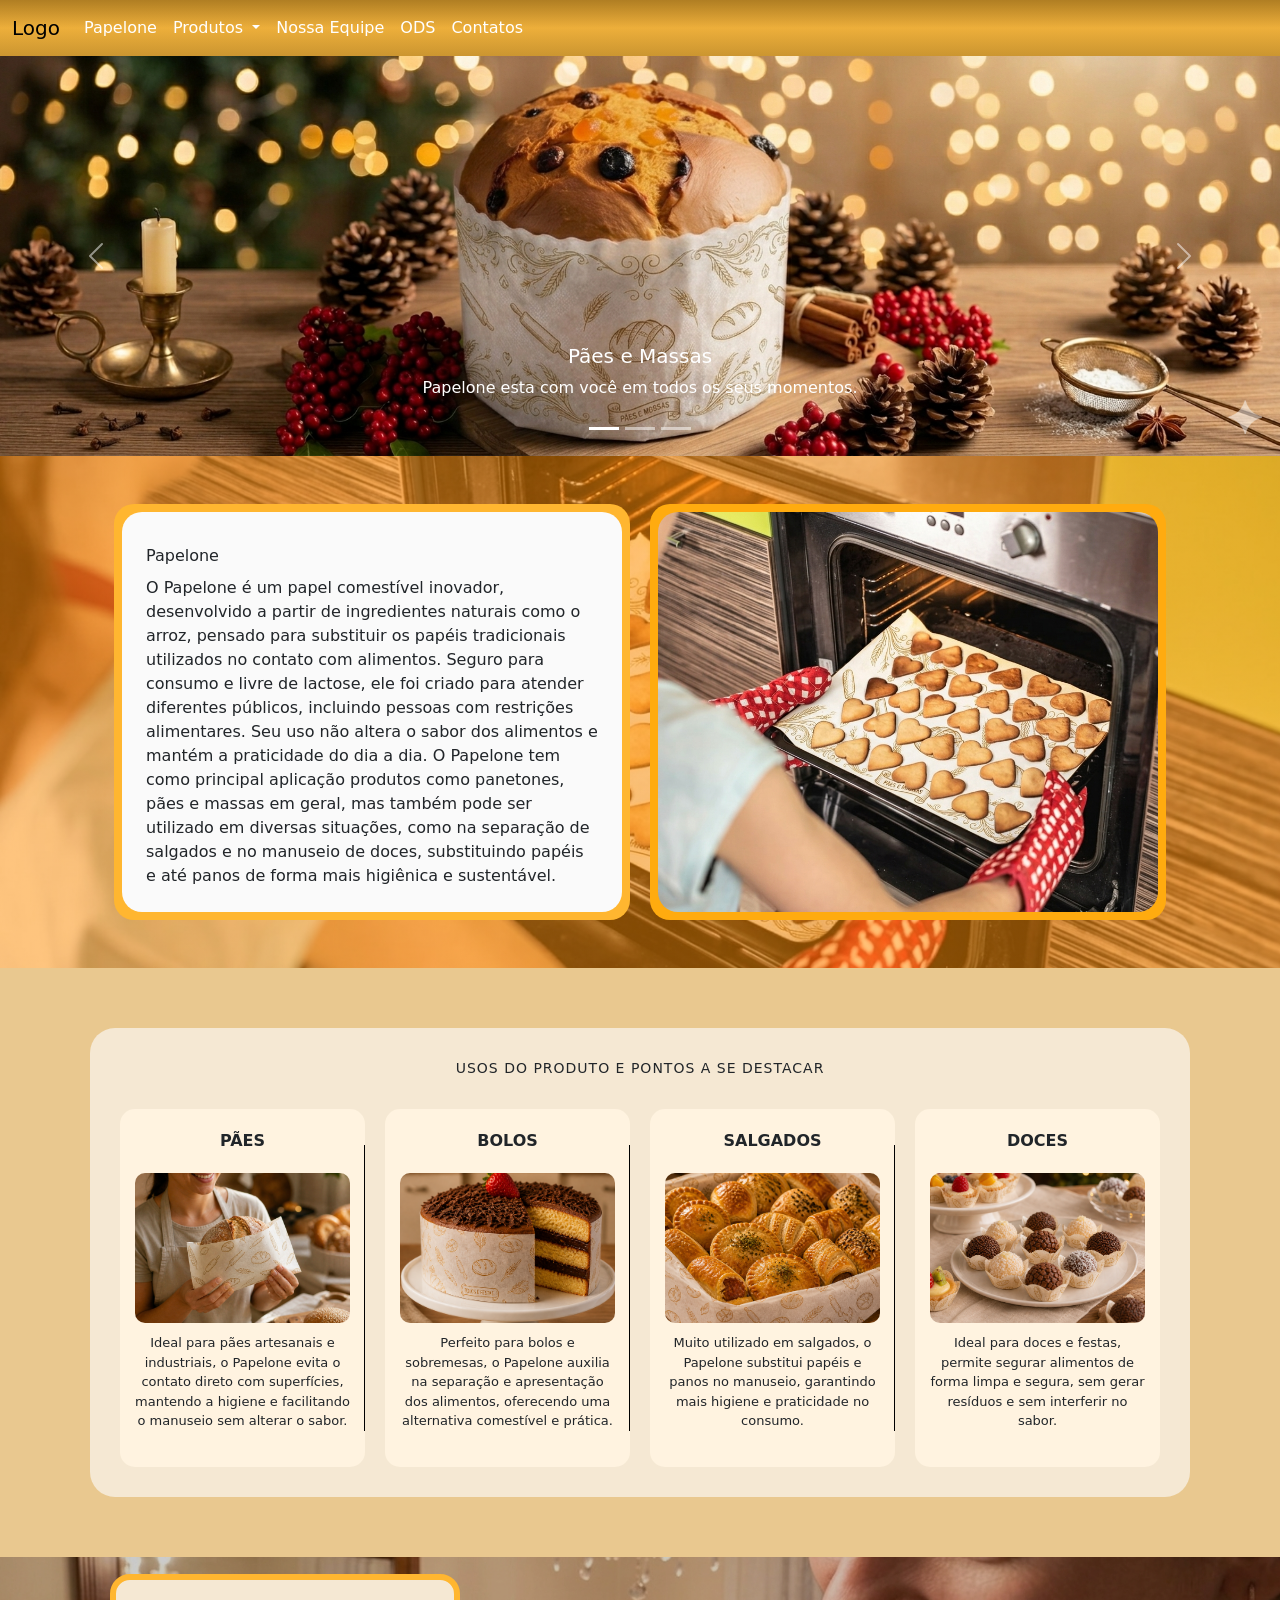
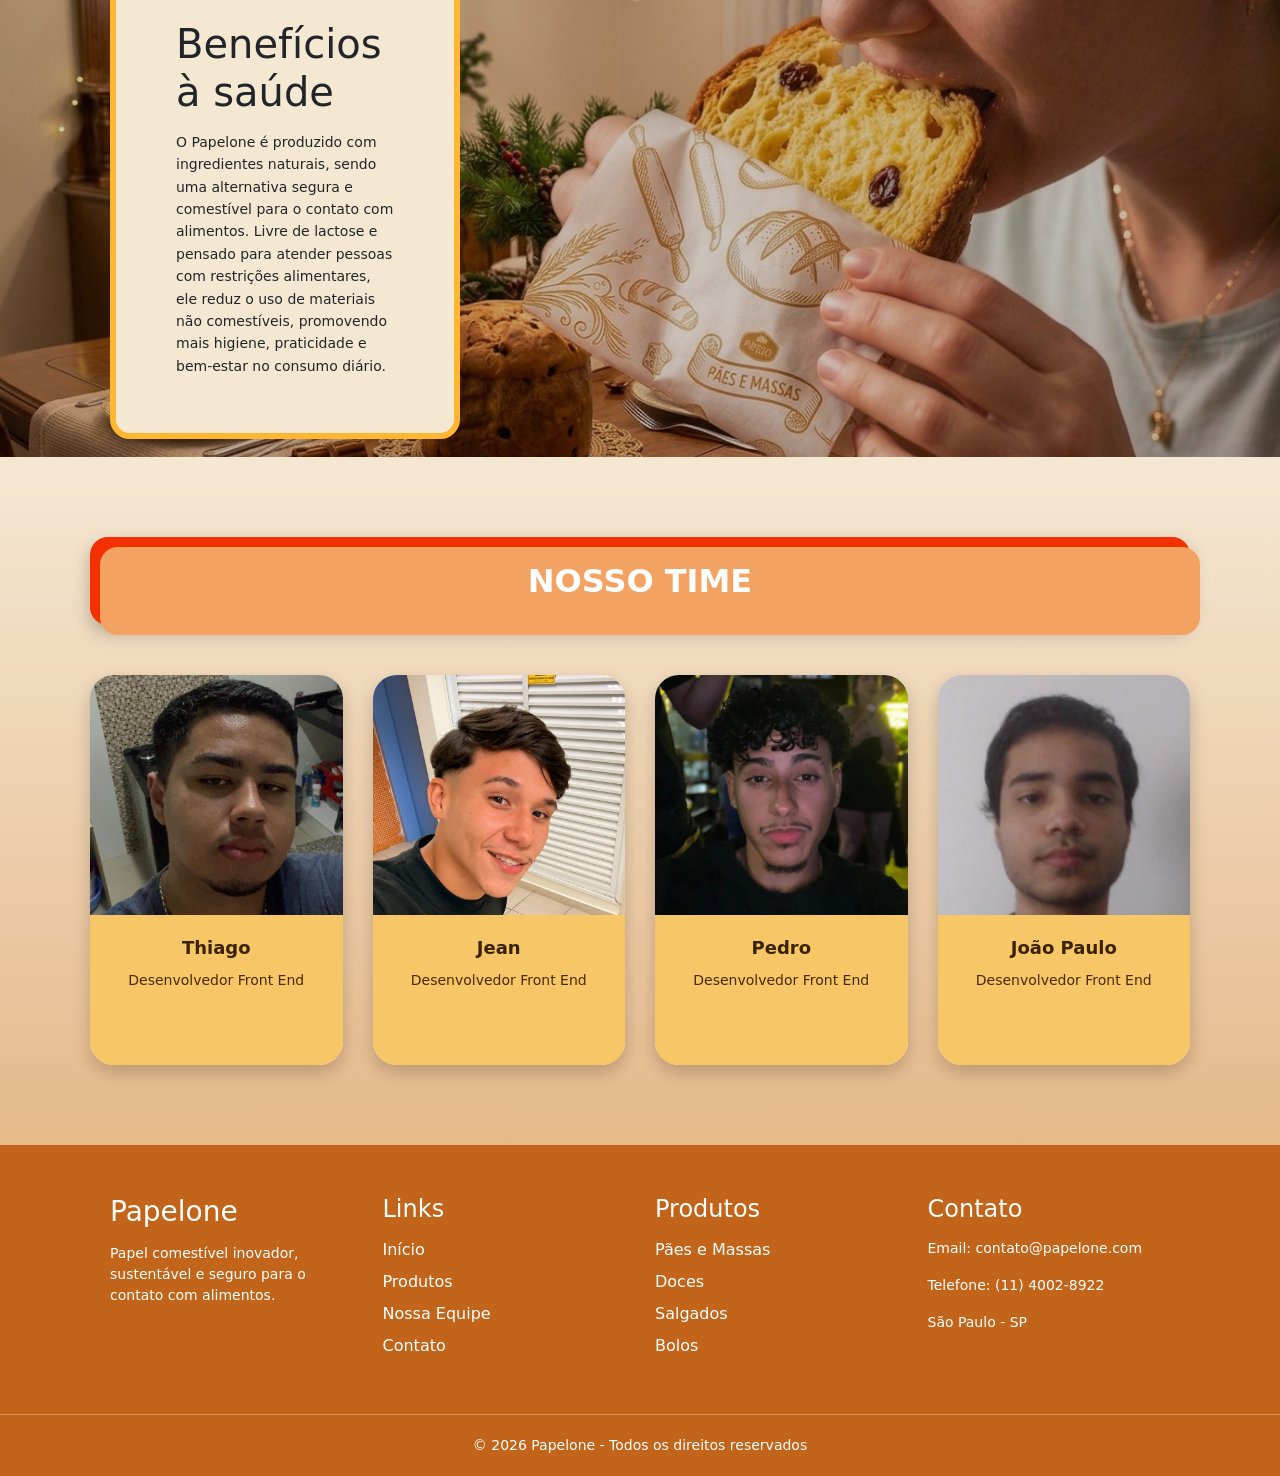
==== commit 6c06fdbb: "subindo versão do dia 04-05-2026" ====
--- a/index.html
+++ b/index.html
@@ -5,13 +5,12 @@
     <meta name="viewport" content="width=device-width, initial-scale=1.0">
     <link rel="stylesheet" href="./src/style/index.css">
     <link href="https://cdn.jsdelivr.net/npm/bootstrap@5.0.2/dist/css/bootstrap.min.css" rel="stylesheet" integrity="sha384-EVSTQN3/azprG1Anm3QDgpJLIm9Nao0Yz1ztcQTwFspd3yD65VohhpuuCOmLASjC" crossorigin="anonymous">
-    <script src="./src/js/index.js" defer></script> <!-- COLOQUEI UM DEFER PARA QUE O SCRIPT SEJA CARREGADO DEPOIS DA PAGINA -->
+    <script src="./src/js/index.js" defer></script> <!-- COLOQUEI AQUI UM DEFER PARA QUE O SCRIPT SEJA CARREGADO DEPOIS DA PAGINA, FAVOR NÃO REMOVER -->
     <script src="https://cdn.jsdelivr.net/npm/bootstrap@5.3.2/dist/js/bootstrap.bundle.min.js" defer></script>
     <title>Document</title>
 </head>
 <body>
 
-    <!-- NAV BAR -->
     <nav class="navbar navbar-expand-lg navbar-light navbarprincipal fixed-top">
         <div class="container-fluid">
             <a class="navbar-brand" href="#">Logo</a>
@@ -27,26 +26,26 @@
                     <a class="nav-link dropdown-toggle text-white" href="#" id="navbarDropdownMenuLink" role="button" data-bs-toggle="dropdown" aria-expanded="false">
                         Produtos
                     </a>
-                    <ul class="dropdown-menu" aria-labelledby="navbarDropdownMenuLink">
-                        <li><a class="dropdown-item text-white" href="#">Mesa e Doces</a></li>
-                        <li><a class="dropdown-item text-white" href="#">Bolos e Festas</a></li>
-                        <li><a class="dropdown-item text-white" href="#">Pães e Massas</a></li>
+                    <ul class="dropdown-menu navbarprincipal" aria-labelledby="navbarDropdownMenuLink">
+                        <li><a class="dropdown-item text-white" href="beneficios.html#paes">Pães e Massas</a></li>
+                        <li><a class="dropdown-item text-white" href="beneficios.html#bolos">Bolos e Festas</a></li>
+                        <li><a class="dropdown-item text-white" href="beneficios.html#salgados">Salgados</a></li>
+                        <li><a class="dropdown-item text-white" href="beneficios.html#doces">Doces</a></li>
                     </ul>
                 </li>
                 <li class="nav-item">
                     <a class="nav-link text-white" href="#nossaequipesessao">Nossa Equipe</a>
                 </li>
                 <li class="nav-item">
+                    <a class="nav-link text-white" href="./ods.html">ODS</a>
+                </li>
+                <li class="nav-item">
                     <a class="nav-link text-white" href="#Contatos">Contatos</a>
                 </li>
             </ul>
             </div>
         </div>
     </nav>
-
-    <!-- NAV BAR -->
-
-    <!-- CARROSEL -->
 
     <div id="carouselExampleCaptions" class="carousel slide" data-bs-ride="carousel">
         <div class="carousel-indicators">
@@ -87,10 +86,6 @@
         </button>
     </div>
 
-    <!-- CARROSEL -->
-
-    <!-- PAPELONE -->
-
     <div id="papelonesessao" class="d-flex justify-content-center align-items-center homeproduto-background">
         <section class="p-4 mt-4 mb-4 sessao1">
 
@@ -116,10 +111,6 @@
         </section>
     </div>
 
-    <!-- PAPELONE -->
-
-    <!-- Usos do produto -->
-
     <section class="usos-produto" id="produtopapelo">
     <div class="container-usos">
 
@@ -131,7 +122,7 @@
 
             <div class="item-uso">
                 <span>PÃES</span>
-                <img class="img-uso" src="./src/assets/image/paes_e_massas_homemcomendo.png">
+                <img class="img-uso" src="./src/assets/image/pao.png">
                 <p>
                     Ideal para pães artesanais e industriais, o Papelone evita o contato direto com superfícies, mantendo a higiene e facilitando o manuseio sem alterar o sabor.
                 </p>
@@ -139,7 +130,7 @@
 
             <div class="item-uso">
                 <span>BOLOS</span>
-                <img class="img-uso" src="./src/assets/image/paes_e_massas_homemcomendo.png">
+                <img class="img-uso" src="./src/assets/image/bolos.png">
                 <p>
                     Perfeito para bolos e sobremesas, o Papelone auxilia na separação e apresentação dos alimentos, oferecendo uma alternativa comestível e prática.
                 </p>
@@ -147,7 +138,7 @@
 
             <div class="item-uso">
                 <span>SALGADOS</span>
-                <img class="img-uso" src="./src/assets/image/paes_e_massas_homemcomendo.png">
+                <img class="img-uso" src="./src/assets/image/salgados1.png">
                 <p>
                     Muito utilizado em salgados, o Papelone substitui papéis e panos no manuseio, garantindo mais higiene e praticidade no consumo.
                 </p>
@@ -155,7 +146,7 @@
 
             <div class="item-uso">
                 <span>DOCES</span>
-                <img class="img-uso" src="./src/assets/image/paes_e_massas_homemcomendo.png">
+                <img class="img-uso" src="./src/assets/image/brigadeiro.png">
                 <p>
                     Ideal para doces e festas, permite segurar alimentos de forma limpa e segura, sem gerar resíduos e sem interferir no sabor.
                 </p>
@@ -165,10 +156,6 @@
 
     </div>
     </section>
-
-    <!-- Usos do produto -->
-
-    <!-- Beneficios a saude -->
 
     <section class="beneficios">
     
@@ -187,10 +174,6 @@
 
     </section>
 
-    <!-- Beneficios a saude -->
-
-    <!-- Time -->
-
     <section class="time" id="nossaequipesessao">
 
         <div class="titulo-time">
@@ -201,52 +184,48 @@
 
             <div class="card-membro">
                 <div class="imagem-membro">
-                    <img src="./src/assets/image/default/pessoaicon.webp">
-                </div>
-
-                <div class="info-membro">
-                    <h5>Função do membro</h5>
-                    <p>Detalhes e descrição do membro</p>
-                </div>
-            </div>
-
-            <div class="card-membro">
-                <div class="imagem-membro">
-                    <img src="./src/assets/image/default/pessoaicon.webp">
-                </div>
-                <div class="info-membro">
-                    <h5>Função do membro</h5>
-                    <p>Detalhes e descrição do membro</p>
-                </div>
-            </div>
-
-            <div class="card-membro">
-                <div class="imagem-membro">
-                    <img src="./src/assets/image/default/pessoaicon.webp">
-                </div>
-                <div class="info-membro">
-                    <h5>Função do membro</h5>
-                    <p>Detalhes e descrição do membro</p>
-                </div>
-            </div>
-
-            <div class="card-membro">
-                <div class="imagem-membro">
-                    <img src="./src/assets/image/default/pessoaicon.webp">
-                </div>
-                <div class="info-membro">
-                    <h5>Função do membro</h5>
-                    <p>Detalhes e descrição do membro</p>
+                    <img src="./src/assets/image/membro1.jpeg" style="object-position: center 30%;">
+                </div>
+
+                <div class="info-membro">
+                    <h5>Thiago</h5>
+                    <p>Desenvolvedor Front End</p>
+                </div>
+            </div>
+
+            <div class="card-membro">
+                <div class="imagem-membro">
+                    <img src="./src/assets/image/membro2.jpeg">
+                </div>
+                <div class="info-membro">
+                    <h5>Jean</h5>
+                    <p>Desenvolvedor Front End</p>
+                </div>
+            </div>
+
+            <div class="card-membro">
+                <div class="imagem-membro">
+                    <img src="./src/assets/image/membro3.jpeg">
+                </div>
+                <div class="info-membro">
+                    <h5>Pedro</h5>
+                    <p>Desenvolvedor Front End</p>
+                </div>
+            </div>
+
+            <div class="card-membro">
+                <div class="imagem-membro">
+                    <img src="./src/assets/image/membro4.jpg">
+                </div>
+                <div class="info-membro">
+                    <h5>João Paulo</h5>
+                    <p>Desenvolvedor Front End</p>
                 </div>
             </div>
 
         </div>
 
     </section>
-
-    <!-- Time -->
-
-    <!-- Footer -->
 
     <footer class="footer" id="Contatos">
 
@@ -294,7 +273,5 @@
 
     </footer>
 
-    <!-- Footer -->
-
 </body>
 </html>
--- a/src/style/index.css
+++ b/src/style/index.css
@@ -8,9 +8,6 @@
         rgba(207, 146, 32, 0.7)
     );
 }
-
-/*----------------------------------------------*/
-/* NAV BAR */
 
 .navbarprincipal {
     background: linear-gradient(
@@ -25,16 +22,10 @@
     transition: top 0.3s;
 }
 
-/*----------------------------------------------*/
-/* CAROUSEL */
-
 .carousel-item img {
     height: 400px;
     object-fit: cover;
 }
-
-/*----------------------------------------------*/
-/* SESSÃO PRODUTO */
 
 .homeproduto-background {
     background: linear-gradient(
@@ -81,9 +72,6 @@
     height: 100%;
     object-fit: cover;
 }
-
-/*----------------------------------------------*/
-/* USOS DO PRODUTO */
 
 .usos-produto {
     background-color: #E9C88F;
@@ -145,7 +133,6 @@
     background-color: black;
 }
 
-/* imagens */
 .img-uso {
     width: 100%;
     height: 150px;
@@ -153,9 +140,6 @@
     border-radius: 10px;
     margin: 10px 0;
 }
-
-/*----------------------------------------------*/
-/* BENEFÍCIOS */
 
 .beneficios {
     background-image: url("../assets/image/paes_e_massas_panetone.png");
@@ -202,9 +186,6 @@
     line-height: 1.6;
 }
 
-/*----------------------------------------------*/
-/* TIME */
-
 .time {
     background: linear-gradient(to bottom, #F5E8D3, #E6B98A);
     padding: 80px 20px;
@@ -217,24 +198,27 @@
 
     background-color: #F23000;
     padding: 20px;
-    border-radius: 15px;
+    border-radius: 18px;
 
     font-size: 32px;
     font-weight: bold;
+    color: #fff;
 
     position: relative;
     z-index: 1;
+
+    box-shadow: 0 8px 18px rgba(0, 0, 0, 0.25);
 }
 
 .titulo-time::before {
     content: "";
     position: absolute;
     top: 10px;
-    left: 0;
+    left: 10px;
     width: 100%;
     height: 100%;
     background-color: #F4A261;
-    border-radius: 15px;
+    border-radius: 18px;
     z-index: -1;
 }
 
@@ -247,39 +231,58 @@
 }
 
 .card-membro {
-    background-color: #FAD7A0;
-    border-radius: 20px;
+    background-color: #FFF3D1;
+    border-radius: 24px;
     overflow: hidden;
-    box-shadow: 0px 4px 10px rgba(0,0,0,0.2);
+    box-shadow: 0 8px 18px rgba(0, 0, 0, 0.20);
+    transition: transform 0.3s ease, box-shadow 0.3s ease;
+}
+
+.card-membro:hover {
+    transform: translateY(-8px);
+    box-shadow: 0 12px 24px rgba(0, 0, 0, 0.30);
 }
 
 .imagem-membro {
+    width: 100%;
+    height: 240px;
     background-color: #D9D9D9;
-    text-align: center;
-    padding: 30px;
+    overflow: hidden;
 }
 
 .imagem-membro img {
-    width: 80px;
+    width: 100%;
+    height: 100%;
+    object-fit: cover;
+    object-position: center top;
+    display: block;
+    transition: transform 0.3s ease;
+}
+
+.card-membro:hover .imagem-membro img {
+    transform: scale(1.05);
 }
 
 .info-membro {
     background-color: #F6C667;
-    padding: 20px;
+    padding: 22px 18px;
     text-align: center;
+    min-height: 150px;
 }
 
 .info-membro h5 {
+    font-size: 18px;
+    font-weight: bold;
+    margin-bottom: 12px;
+    color: #3B2200;
+}
+
+.info-membro p {
     font-size: 14px;
-    margin-bottom: 10px;
-}
-
-.info-membro p {
-    font-size: 13px;
-}
-
-/*----------------------------------------------*/
-/* FOOTER */
+    line-height: 1.5;
+    color: #4A2A00;
+    margin: 0;
+}
 
 .footer {
     background-color: #C2651A;
@@ -333,21 +336,20 @@
     font-size: 14px;
 }
 
-/*----------------------------------------------*/
-/* RESPONSIVIDADE */
-
-/* Tablet */
 @media (max-width: 992px) {
     .grid-usos {
         grid-template-columns: 1fr 1fr;
     }
 
     .container-time {
-        grid-template-columns: 1fr 1fr;
-    }
-}
-
-/* Celular */
+        grid-template-columns: repeat(2, 1fr);
+    }
+
+    .imagem-membro {
+        height: 280px;
+    }
+}
+
 @media (max-width: 768px) {
 
     .sessao1 {
@@ -376,16 +378,33 @@
         font-size: 26px;
     }
 
+    .time {
+        padding: 60px 16px;
+    }
+
+    .titulo-time {
+        font-size: 24px;
+        padding: 16px;
+        margin-bottom: 35px;
+    }
+
+    .container-time {
+        gap: 24px;
+    }
+
+    .imagem-membro {
+        height: 300px;
+    }
+
+    .info-membro {
+        min-height: auto;
+    }
+
     .container-footer {
         grid-template-columns: 1fr 1fr;
     }
-
-    .titulo-time {
-        font-size: 22px;
-    }
-}
-
-/* Celular pequeno */
+}
+
 @media (max-width: 576px) {
 
     .grid-usos {
@@ -394,6 +413,19 @@
 
     .container-time {
         grid-template-columns: 1fr;
+        max-width: 360px;
+    }
+
+    .imagem-membro {
+        height: 330px;
+    }
+
+    .info-membro h5 {
+        font-size: 20px;
+    }
+
+    .info-membro p {
+        font-size: 14px;
     }
 
     .container-footer {
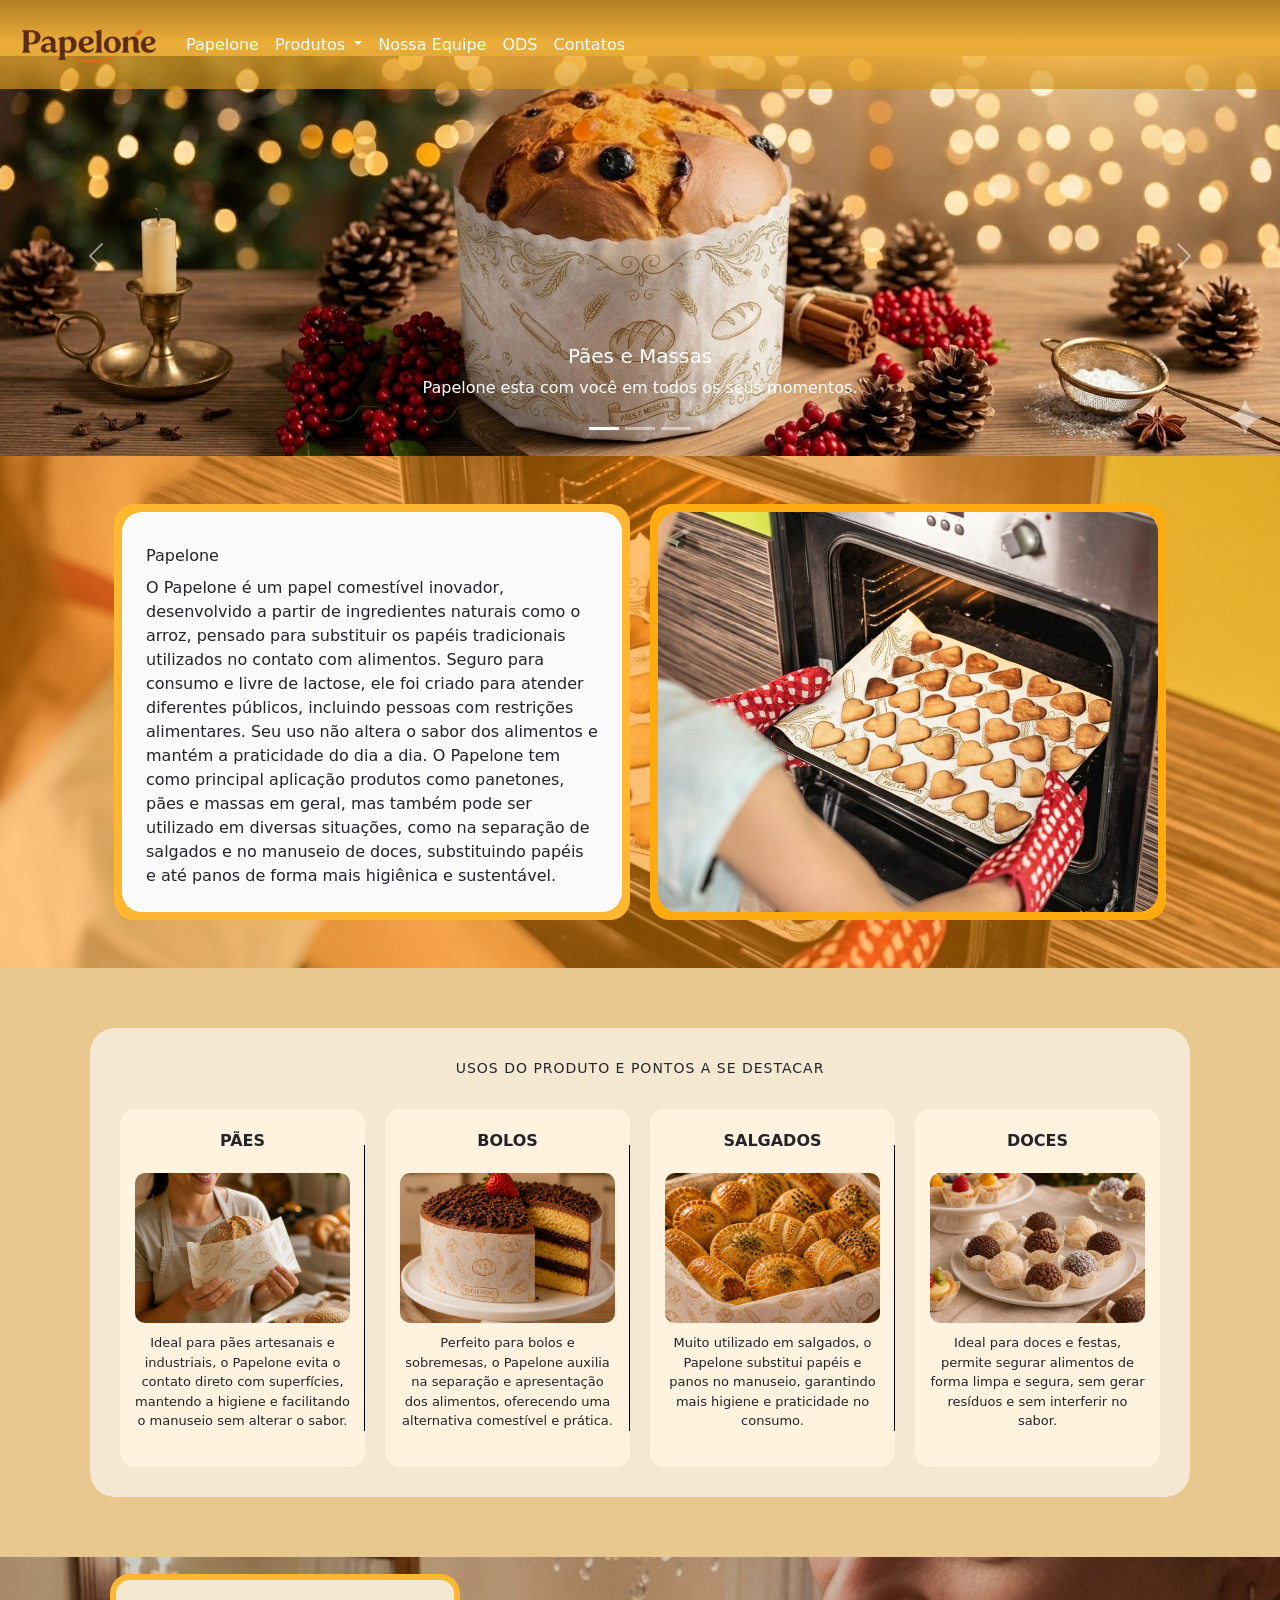
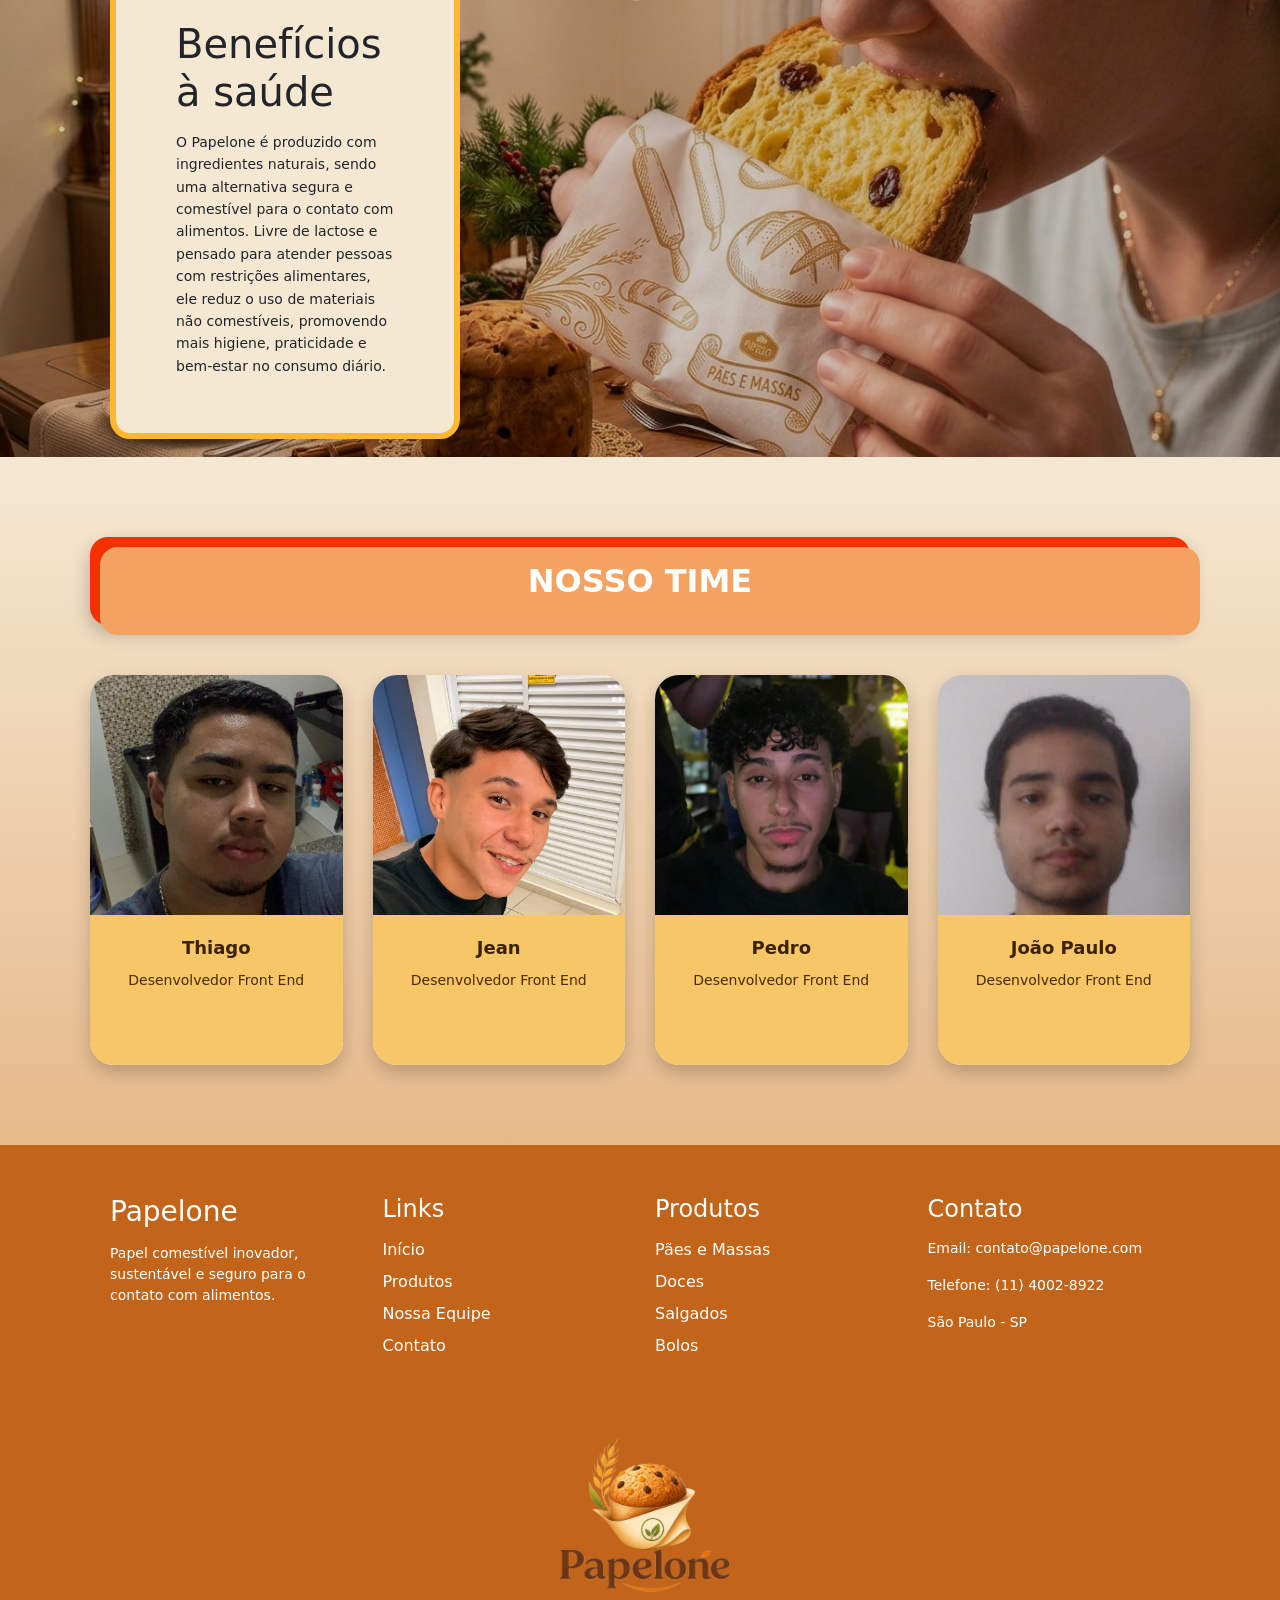
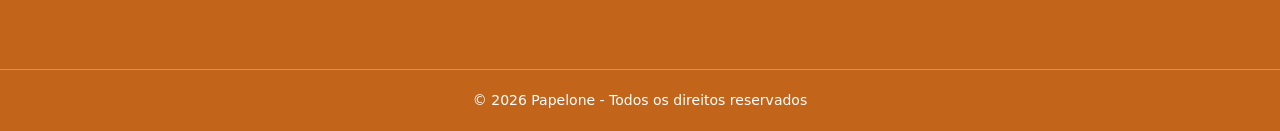
==== commit 0b67e32a: "adicionando a logo" ====
--- a/index.html
+++ b/index.html
@@ -13,7 +13,7 @@
 
     <nav class="navbar navbar-expand-lg navbar-light navbarprincipal fixed-top">
         <div class="container-fluid">
-            <a class="navbar-brand" href="#">Logo</a>
+            <a class="navbar-brand" href="./index.html"><img class="logo" src="./src/assets/image/logo.png" alt=""></a>
             <button class="navbar-toggler" type="button" data-bs-toggle="collapse" data-bs-target="#navbarNavDropdown" aria-controls="navbarNavDropdown" aria-expanded="false" aria-label="Toggle navigation">
                 <span class="navbar-toggler-icon"></span>
             </button>
@@ -267,6 +267,8 @@
 
         </div>
 
+        <img class="footer-logo" src="./src/assets/image/logo3.png">
+
         <div class="footer-bottom">
             © 2026 Papelone - Todos os direitos reservados
         </div>
--- a/src/style/index.css
+++ b/src/style/index.css
@@ -336,6 +336,28 @@
     font-size: 14px;
 }
 
+.logo-navbar {
+    display: flex;
+    align-items: center;
+    padding: 0;
+}
+
+.logo {
+    width: 150px;
+    max-width: 100%;
+    height: auto;
+    display: block;
+}
+
+.footer-logo {
+    display: block;
+    width: 220px;
+    max-width: 80%;
+    height: auto;
+    margin: 35px auto 0 auto;
+    object-fit: contain;
+}
+
 @media (max-width: 992px) {
     .grid-usos {
         grid-template-columns: 1fr 1fr;
@@ -403,6 +425,16 @@
     .container-footer {
         grid-template-columns: 1fr 1fr;
     }
+
+    .logo {
+        width: 120px;
+    }
+
+        .footer-logo {
+        width: 180px;
+        max-width: 70%;
+        margin-top: 30px;
+    }
 }
 
 @media (max-width: 576px) {
@@ -436,4 +468,13 @@
     .item-uso::after {
         display: none;
     }
+
+    .logo {
+        width: 100px;
+    }
+
+    .footer-logo {
+        width: 150px;
+        max-width: 65%;
+    }
 }
